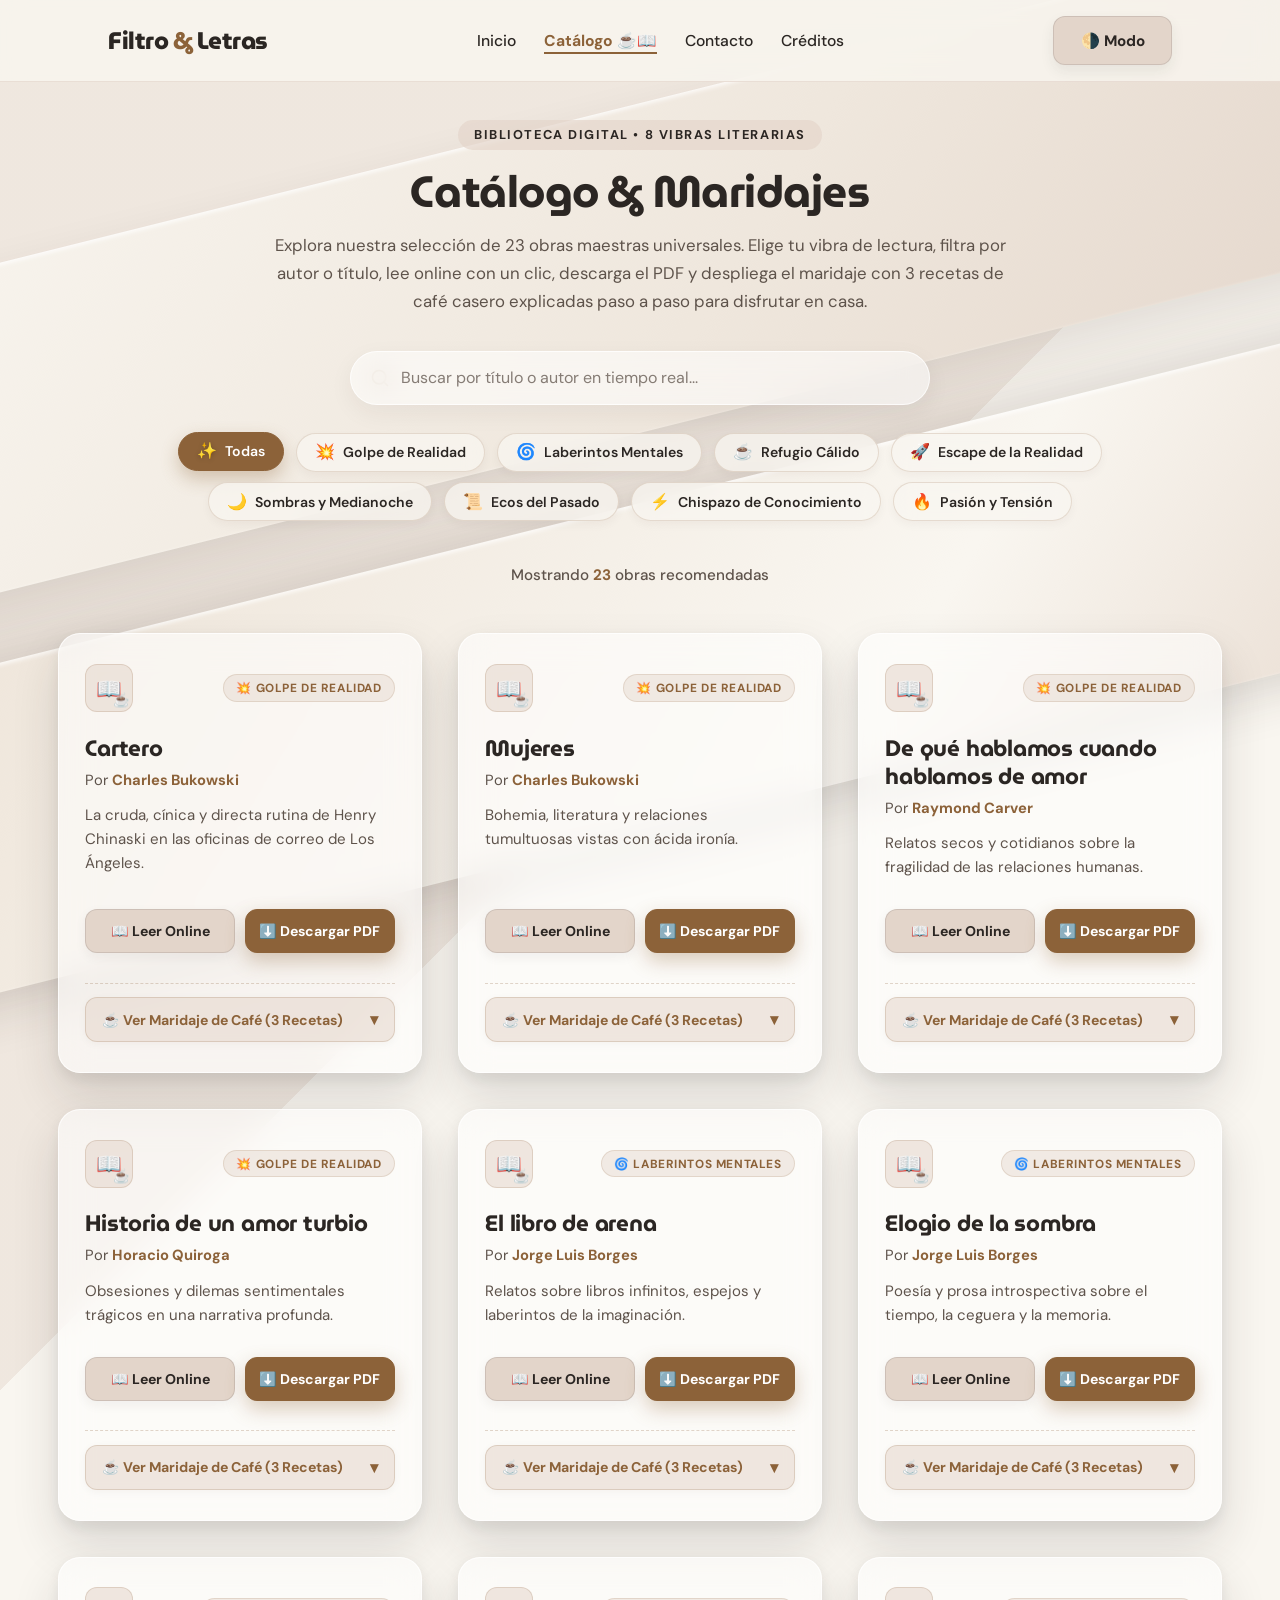
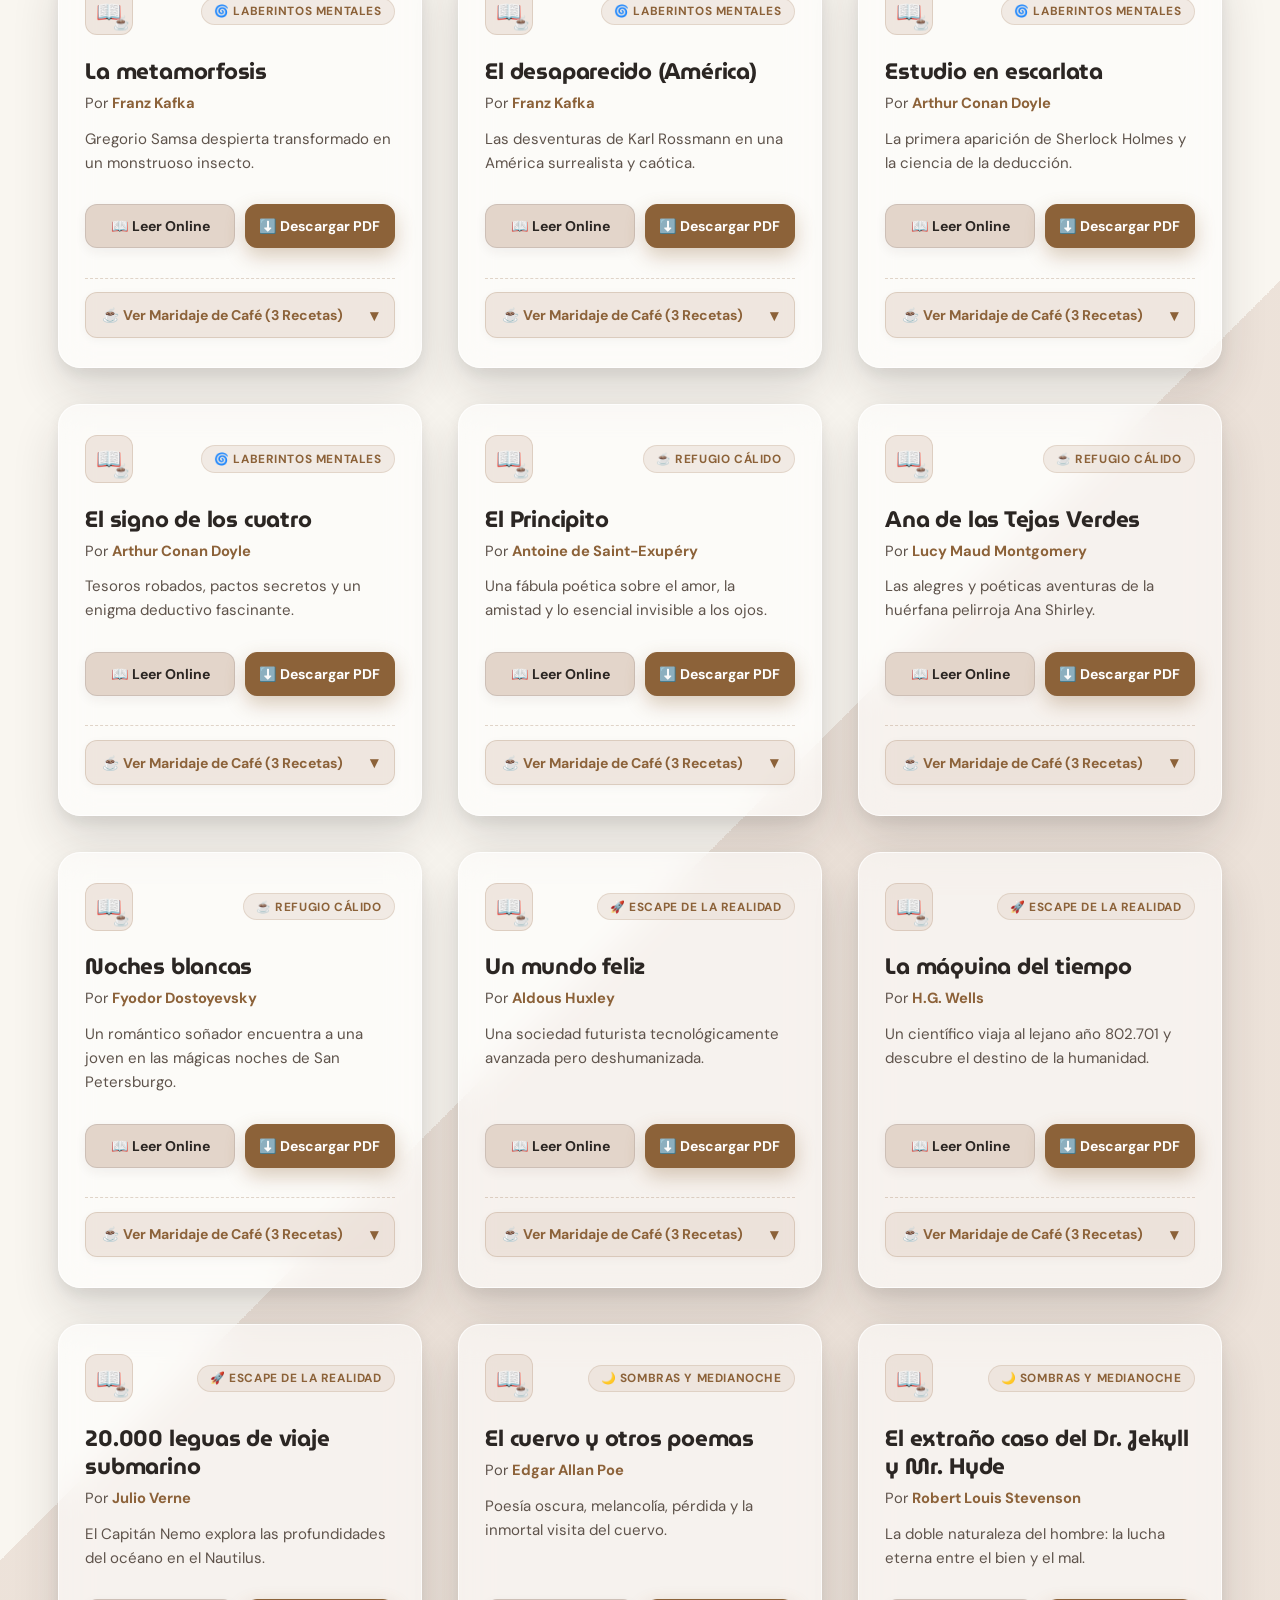
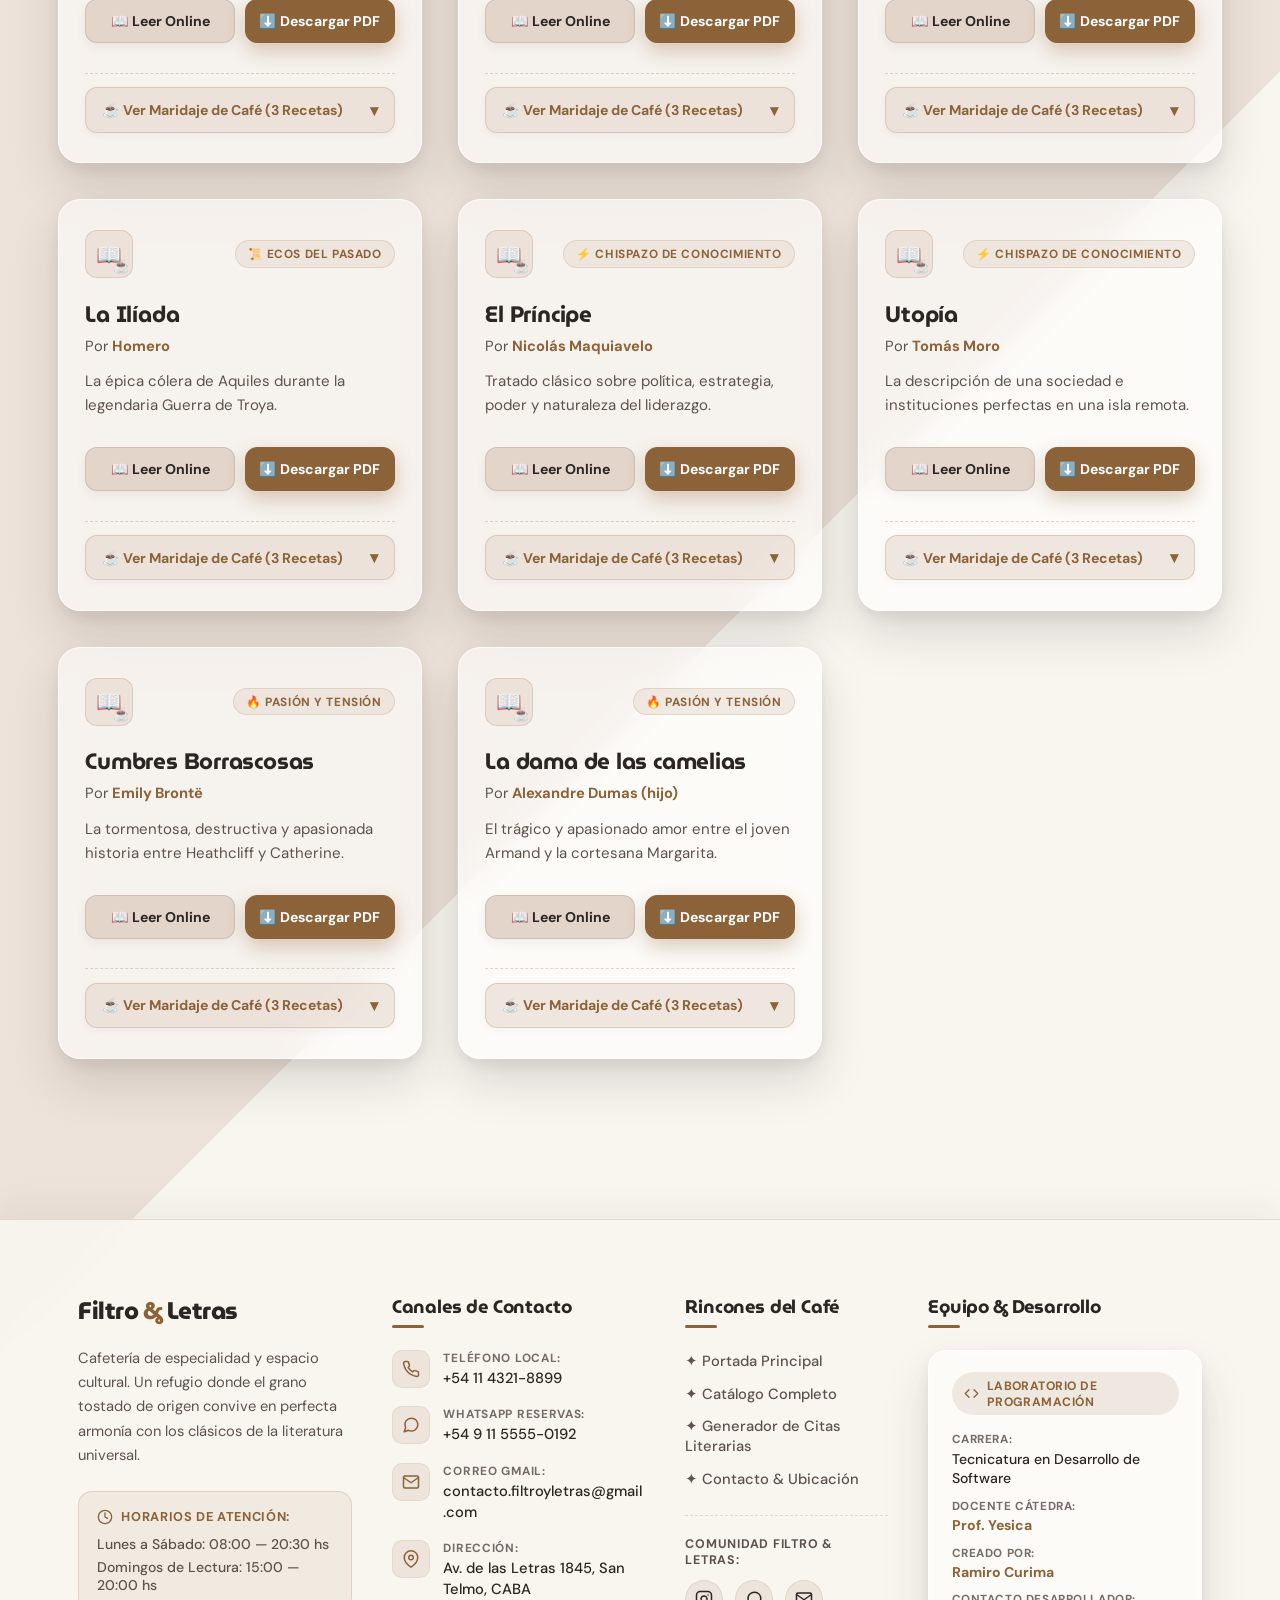
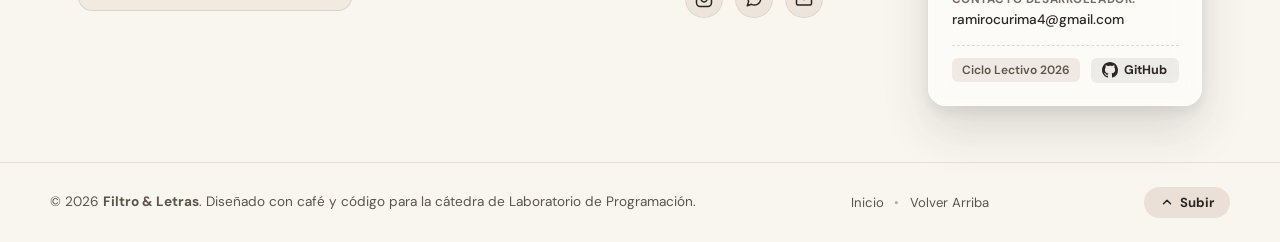
==== catalogo.html @ 0075089c "Se agrego la seccion de catalogo de libros y maridajes de cafe casero" ====
<!DOCTYPE html>
<html lang="es">
<head>
  <meta charset="UTF-8">
  <meta name="viewport" content="width=device-width, initial-scale=1.0">
  <title>Catálogo de Obras &amp; Maridajes | Filtro &amp; Letras</title>
  <link rel="stylesheet" href="style.css">
</head>
<body>
  <!-- Navegación Fija -->
  <header class="site-header">
    <div class="header-container">
      <a href="index.html" class="logo">Filtro <span>&amp;</span> Letras</a>
      <nav class="main-nav" aria-label="Navegación principal">
        <ul>
          <li><a href="index.html">Inicio</a></li>
          <li><a href="catalogo.html" class="nav-activo">Catálogo ☕📖</a></li>
          <li><a href="#contacto">Contacto</a></li>
          <li><a href="#creditos">Créditos</a></li>
        </ul>
      </nav>
      <div class="header-theme-toggle">
        <button id="btn-cambiar-tema" type="button" class="btn-tema-mini" title="Alternar Modo Oscuro" aria-label="Alternar Modo Oscuro">
          🌗 Modo
        </button>
      </div>
    </div>
  </header>

  <!-- Contenido Principal: Catálogo de Obras y Maridajes -->
  <main id="catalogo-main" class="catalogo-page-container">
    <section class="catalogo-hero-header">
      <div class="catalogo-intro">
        <span class="badge">Biblioteca Digital &bull; 8 Vibras Literarias</span>
        <h1 class="catalogo-titulo">Catálogo &amp; Maridajes</h1>
        <p class="catalogo-subtitulo">
          Explora nuestra selección de 23 obras maestras universales. Elige tu vibra de lectura, filtra por autor o título, lee online con un clic, descarga el PDF y despliega el maridaje con 3 recetas de café casero explicadas paso a paso para disfrutar en casa.
        </p>
      </div>

      <!-- Barra de Búsqueda y Filtros de Categoría -->
      <div class="catalogo-controles">
        <!-- Buscador en tiempo real -->
        <div class="buscador-caja">
          <svg class="icono-busqueda" viewBox="0 0 24 24" fill="none" stroke="currentColor" stroke-width="2" stroke-linecap="round" stroke-linejoin="round" aria-hidden="true">
            <circle cx="11" cy="11" r="8"></circle>
            <line x1="21" y1="21" x2="16.65" y2="16.65"></line>
          </svg>
          <input 
            type="search" 
            id="input-busqueda" 
            placeholder="Buscar por título o autor en tiempo real..." 
            aria-label="Buscar libros por título o autor"
            autocomplete="off"
          >
          <button id="btn-limpiar-busqueda" type="button" aria-label="Limpiar búsqueda" title="Limpiar búsqueda" class="btn-limpiar-busqueda">&times;</button>
        </div>

        <!-- 8 Categorías de Lectura (Tabs de Filtrado) -->
        <nav class="filtros-categorias" aria-label="Categorías de lectura">
          <button class="filtro-btn activo" data-categoria="todas" type="button">
            <span class="filtro-icono">✨</span>
            <span class="filtro-texto">Todas</span>
          </button>
          <button class="filtro-btn" data-categoria="golpe-de-realidad" type="button">
            <span class="filtro-icono">💥</span>
            <span class="filtro-texto">Golpe de Realidad</span>
          </button>
          <button class="filtro-btn" data-categoria="laberintos-mentales" type="button">
            <span class="filtro-icono">🌀</span>
            <span class="filtro-texto">Laberintos Mentales</span>
          </button>
          <button class="filtro-btn" data-categoria="refugio-calido" type="button">
            <span class="filtro-icono">☕</span>
            <span class="filtro-texto">Refugio Cálido</span>
          </button>
          <button class="filtro-btn" data-categoria="escape-de-la-realidad" type="button">
            <span class="filtro-icono">🚀</span>
            <span class="filtro-texto">Escape de la Realidad</span>
          </button>
          <button class="filtro-btn" data-categoria="sombras-y-medianoche" type="button">
            <span class="filtro-icono">🌙</span>
            <span class="filtro-texto">Sombras y Medianoche</span>
          </button>
          <button class="filtro-btn" data-categoria="ecos-del-pasado" type="button">
            <span class="filtro-icono">📜</span>
            <span class="filtro-texto">Ecos del Pasado</span>
          </button>
          <button class="filtro-btn" data-categoria="chispazo-de-conocimiento" type="button">
            <span class="filtro-icono">⚡</span>
            <span class="filtro-texto">Chispazo de Conocimiento</span>
          </button>
          <button class="filtro-btn" data-categoria="pasion-y-tension" type="button">
            <span class="filtro-icono">🔥</span>
            <span class="filtro-texto">Pasión y Tensión</span>
          </button>
        </nav>
      </div>

      <!-- Contador dinámico de libros -->
      <div class="catalogo-info-bar">
        <p class="contador-libros" aria-live="polite">
          Mostrando <strong id="cantidad-libros">0</strong> obras recomendadas
        </p>
      </div>
    </section>

    <!-- Grilla de Tarjetas Sencillas y no saturadas -->
    <section class="catalogo-grid-section">
      <div id="contenedor-catalogo" class="grid-catalogo" aria-live="polite">
        <!-- Generado dinámicamente vía script.js -->
      </div>
    </section>
  </main>

  <!-- Pie de Página (Footer) -->
  <footer id="contacto" class="site-footer">
    <div class="footer-container">

      <!-- Columna 1: Identidad & Filosofía -->
      <div class="footer-col footer-brand">
        <a href="index.html" class="logo footer-logo">Filtro <span>&amp;</span> Letras</a>
        <p class="brand-desc">
          Cafetería de especialidad y espacio cultural. Un refugio donde el grano tostado de origen convive en perfecta armonía con los clásicos de la literatura universal.
        </p>
        <div class="footer-hours">
          <div class="hours-header">
            <svg class="footer-mini-icon" viewBox="0 0 24 24" fill="none" stroke="currentColor" stroke-width="2" stroke-linecap="round" stroke-linejoin="round" aria-hidden="true">
              <circle cx="12" cy="12" r="10"></circle>
              <polyline points="12 6 12 12 16 14"></polyline>
            </svg>
            <span class="hours-title">Horarios de Atención:</span>
          </div>
          <p class="hours-text">Lunes a Sábado: 08:00 — 20:30 hs</p>
          <p class="hours-text">Domingos de Lectura: 15:00 — 20:00 hs</p>
        </div>
      </div>

      <!-- Columna 2: Vías de Contacto y Dirección -->
      <div class="footer-col footer-contact">
        <h3 class="footer-title">Canales de Contacto</h3>
        <ul class="contact-list">
          <li class="contact-item">
            <div class="contact-icon-wrapper">
              <svg viewBox="0 0 24 24" fill="none" stroke="currentColor" stroke-width="2" stroke-linecap="round" stroke-linejoin="round" aria-hidden="true">
                <path d="M22 16.92v3a2 2 0 0 1-2.18 2 19.79 19.79 0 0 1-8.63-3.07 19.5 19.5 0 0 1-6-6 19.79 19.79 0 0 1-3.07-8.67A2 2 0 0 1 4.11 2h3a2 2 0 0 1 2 1.72 12.84 12.84 0 0 0 .7 2.81 2 2 0 0 1-.45 2.11L8.09 9.91a16 16 0 0 0 6 6l1.27-1.27a2 2 0 0 1 2.11-.45 12.84 12.84 0 0 0 2.81.7A2 2 0 0 1 22 16.92z"></path>
              </svg>
            </div>
            <div class="contact-info">
              <span class="contact-label">Teléfono Local:</span>
              <a href="tel:+541143218899" class="contact-link">+54 11 4321-8899</a>
            </div>
          </li>

          <li class="contact-item">
            <div class="contact-icon-wrapper">
              <svg viewBox="0 0 24 24" fill="none" stroke="currentColor" stroke-width="2" stroke-linecap="round" stroke-linejoin="round" aria-hidden="true">
                <path d="M21 11.5a8.38 8.38 0 0 1-.9 3.8 8.5 8.5 0 0 1-7.6 4.7 8.38 8.38 0 0 1-3.8-.9L3 21l1.9-5.7a8.38 8.38 0 0 1-.9-3.8 8.5 8.5 0 0 1 4.7-7.6 8.38 8.38 0 0 1 3.8-.9h.5a8.48 8.48 0 0 1 8 8v.5z"></path>
              </svg>
            </div>
            <div class="contact-info">
              <span class="contact-label">WhatsApp Reservas:</span>
              <a href="https://wa.me/5491155550192" target="_blank" rel="noopener noreferrer" class="contact-link">+54 9 11 5555-0192</a>
            </div>
          </li>

          <li class="contact-item">
            <div class="contact-icon-wrapper">
              <svg viewBox="0 0 24 24" fill="none" stroke="currentColor" stroke-width="2" stroke-linecap="round" stroke-linejoin="round" aria-hidden="true">
                <path d="M4 4h16c1.1 0 2 .9 2 2v12c0 1.1-.9 2-2 2H4c-1.1 0-2-.9-2-2V6c0-1.1.9-2 2-2z"></path>
                <polyline points="22,6 12,13 2,6"></polyline>
              </svg>
            </div>
            <div class="contact-info">
              <span class="contact-label">Correo Gmail:</span>
              <a href="mailto:contacto.filtroyletras@gmail.com" class="contact-link">contacto.filtroyletras@gmail.com</a>
            </div>
          </li>

          <li class="contact-item">
            <div class="contact-icon-wrapper">
              <svg viewBox="0 0 24 24" fill="none" stroke="currentColor" stroke-width="2" stroke-linecap="round" stroke-linejoin="round" aria-hidden="true">
                <path d="M21 10c0 7-9 13-9 13s-9-6-9-13a9 9 0 0 1 18 0z"></path>
                <circle cx="12" cy="10" r="3"></circle>
              </svg>
            </div>
            <div class="contact-info">
              <span class="contact-label">Dirección:</span>
              <address class="contact-address">Av. de las Letras 1845, San Telmo, CABA</address>
            </div>
          </li>
        </ul>
      </div>

      <!-- Columna 3: Enlaces Rápidos & Secciones -->
      <div class="footer-col footer-links-col">
        <h3 class="footer-title">Rincones del Café</h3>
        <ul class="footer-nav-list">
          <li><a href="index.html">✦ Portada Principal</a></li>
          <li><a href="catalogo.html">✦ Catálogo Completo</a></li>
          <li><a href="index.html#tarjeta">✦ Generador de Citas Literarias</a></li>
          <li><a href="#contacto">✦ Contacto &amp; Ubicación</a></li>
        </ul>

        <!-- Redes Sociales de la Cafetería -->
        <div class="footer-social-section">
          <span class="social-title">Comunidad Filtro &amp; Letras:</span>
          <div class="social-icons-group">
            <a href="https://instagram.com" target="_blank" rel="noopener noreferrer" class="social-btn" aria-label="Instagram">
              <svg viewBox="0 0 24 24" fill="none" stroke="currentColor" stroke-width="2" stroke-linecap="round" stroke-linejoin="round" aria-hidden="true">
                <rect x="2" y="2" width="20" height="20" rx="5" ry="5"></rect>
                <path d="M16 11.37A4 4 0 1 1 12.63 8 4 4 0 0 1 16 11.37z"></path>
                <line x1="17.5" y1="6.5" x2="17.51" y2="6.5"></line>
              </svg>
            </a>
            <a href="https://wa.me/5491155550192" target="_blank" rel="noopener noreferrer" class="social-btn" aria-label="WhatsApp">
              <svg viewBox="0 0 24 24" fill="none" stroke="currentColor" stroke-width="2" stroke-linecap="round" stroke-linejoin="round" aria-hidden="true">
                <path d="M21 11.5a8.38 8.38 0 0 1-.9 3.8 8.5 8.5 0 0 1-7.6 4.7 8.38 8.38 0 0 1-3.8-.9L3 21l1.9-5.7a8.38 8.38 0 0 1-.9-3.8 8.5 8.5 0 0 1 4.7-7.6 8.38 8.38 0 0 1 3.8-.9h.5a8.48 8.48 0 0 1 8 8v.5z"></path>
              </svg>
            </a>
            <a href="mailto:contacto.filtroyletras@gmail.com" class="social-btn" aria-label="Enviar Correo">
              <svg viewBox="0 0 24 24" fill="none" stroke="currentColor" stroke-width="2" stroke-linecap="round" stroke-linejoin="round" aria-hidden="true">
                <path d="M4 4h16c1.1 0 2 .9 2 2v12c0 1.1-.9 2-2 2H4c-1.1 0-2-.9-2-2V6c0-1.1.9-2 2-2z"></path>
                <polyline points="22,6 12,13 2,6"></polyline>
              </svg>
            </a>
          </div>
        </div>
      </div>

      <!-- Columna 4: Quiénes crearon la página (Créditos Académicos) -->
      <div id="creditos" class="footer-col footer-credits">
        <h3 class="footer-title">Equipo &amp; Desarrollo</h3>
        
        <div class="credits-card">
          <div class="academic-badge">
            <svg viewBox="0 0 24 24" fill="none" stroke="currentColor" stroke-width="2" stroke-linecap="round" stroke-linejoin="round" aria-hidden="true">
              <polyline points="16 18 22 12 16 6"></polyline>
              <polyline points="8 6 2 12 8 18"></polyline>
            </svg>
            <span>Laboratorio de Programación</span>
          </div>

          <div class="credits-details">
            <p class="detail-row">
              <span class="detail-label">Carrera:</span>
              <span class="detail-value">Tecnicatura en Desarrollo de Software</span>
            </p>
            <p class="detail-row">
              <span class="detail-label">Docente Cátedra:</span>
              <span class="detail-value highlight-prof">Prof. Yesica</span>
            </p>
            <p class="detail-row">
              <span class="detail-label">Creado por:</span>
              <span class="detail-value highlight-author">Ramiro Curima</span>
            </p>
            <p class="detail-row">
              <span class="detail-label">Contacto Desarrollador:</span>
              <a href="mailto:ramirocurima4@gmail.com" class="dev-mail-link">ramirocurima4@gmail.com</a>
            </p>
          </div>

          <div class="credits-footer">
            <span class="cycle-pill">Ciclo Lectivo 2026</span>
            <a href="https://github.com" target="_blank" rel="noopener noreferrer" class="github-badge" title="Repositorio en GitHub">
              <svg viewBox="0 0 24 24" fill="currentColor" width="16" height="16" aria-hidden="true">
                <path d="M12 0C5.37 0 0 5.37 0 12c0 5.31 3.435 9.795 8.205 11.385.6.105.825-.255.825-.57 0-.285-.015-1.23-.015-2.235-3.015.555-3.795-.735-4.035-1.41-.135-.345-.72-1.41-1.23-1.695-.42-.225-1.02-.78-.015-.795.945-.015 1.62.87 1.845 1.23 1.08 1.815 2.805 1.305 3.495.99.105-.78.42-1.305.765-1.605-2.67-.3-5.46-1.335-5.46-5.925 0-1.305.465-2.385 1.23-3.225-.12-.3-.54-1.53.12-3.18 0 0 1.005-.315 3.3 1.23.96-.27 1.98-.405 3-.405s2.04.135 3 .405c2.295-1.56 3.3-1.23 3.3-1.23.66 1.65.24 2.88.12 3.18.765.84 1.23 1.905 1.23 3.225 0 4.605-2.805 5.625-5.475 5.925.435.375.81 1.095.81 2.22 0 1.605-.015 2.895-.015 3.3 0 .315.225.69.825.57A12.02 12.02 0 0 0 24 12c0-6.63-5.37-12-12-12z"/>
              </svg>
              <span>GitHub</span>
            </a>
          </div>
        </div>
      </div>

    </div>

    <!-- Barra Inferior de Derechos -->
    <div class="footer-bottom">
      <div class="footer-bottom-container">
        <p class="copyright-text">
          &copy; <span id="year-copy">2026</span> <strong>Filtro &amp; Letras</strong>. Diseñado con café y código para la cátedra de Laboratorio de Programación.
        </p>

        <div class="footer-bottom-links">
          <a href="index.html">Inicio</a>
          <span class="sep">&bull;</span>
          <a href="#catalogo-main">Volver Arriba</a>
        </div>

        <a href="#catalogo-main" class="back-to-top" title="Volver al inicio" aria-label="Volver arriba">
          <svg viewBox="0 0 24 24" fill="none" stroke="currentColor" stroke-width="2.5" stroke-linecap="round" stroke-linejoin="round" aria-hidden="true">
            <polyline points="18 15 12 9 6 15"></polyline>
          </svg>
          <span>Subir</span>
        </a>
      </div>
    </div>
  </footer>

  <script src="script.js"></script>
</body>
</html>
---- style.css ----
/* Importación de Google Fonts:
   - MuseoModerno: Títulos
   - DM Sans: Texto general
   - Courier Prime (monospace): Tipografía estilo máquina de escribir exclusiva para la cita literaria
*/
@import url('https://fonts.googleapis.com/css2?family=Courier+Prime:ital,wght@0,400;0,700;1,400&family=DM+Sans:ital,opsz,wght@0,9..40,400;0,9..40,500;0,9..40,700;1,9..40,400&family=MuseoModerno:wght@500;700;800&display=swap');

:root {
  --bg-crema: #F9F6F0;
  --bg-oscuro: #1A1A1A;
  --texto-principal: #2B2623;
  --texto-secundario: #5E534B;
  --btn-arena: #E3D5CA;
  --btn-arena-hover: #D5C3B5;
  --acento-cafe: #8C6239;
  --acento-cafe-hover: #6e4c2a;
  --glass-bg: rgba(255, 255, 255, 0.55);
  --glass-border: rgba(255, 255, 255, 0.75);
  --glass-shadow: 0 24px 48px rgba(43, 38, 35, 0.14), 0 6px 16px rgba(43, 38, 35, 0.08);
}

html {
  scroll-behavior: smooth;
}

* {
  margin: 0;
  padding: 0;
  box-sizing: border-box;
}

body {
  min-height: 100vh;
  font-family: 'DM Sans', sans-serif;
  background-color: var(--bg-crema);
  color: var(--texto-principal);
  position: relative;
  overflow-x: hidden;
  transition: background-color 0.4s ease, color 0.4s ease;
  /* Fondo claro crema (#F9F6F0) con efecto de franjas diagonales en CSS puro */
  background-image:
    linear-gradient(
      135deg,
      rgba(227, 213, 202, 0.45) 0%,
      rgba(227, 213, 202, 0.45) 22%,
      transparent 22%,
      transparent 50%,
      rgba(213, 189, 175, 0.35) 50%,
      rgba(213, 189, 175, 0.35) 72%,
      transparent 72%,
      transparent 100%
    );
  background-size: 100% 100%;
}

/* Capas de franjas diagonales superpuestas con relieve 3D (linear-gradient + box-shadow) */
body::before,
body::after {
  content: "";
  position: fixed;
  left: -20vw;
  width: 140vw;
  height: 320px;
  pointer-events: none;
  z-index: 0;
  transform: rotate(-14deg);
  transition: background 0.4s ease, box-shadow 0.4s ease;
}

body::before {
  top: 12vh;
  background: linear-gradient(135deg, #F9F6F0 0%, #EFE7DD 55%, #E3D5CA 100%);
  box-shadow:
    0 22px 45px rgba(60, 45, 35, 0.12),
    inset 0 2px 4px rgba(255, 255, 255, 0.9);
}

body::after {
  bottom: 8vh;
  background: linear-gradient(135deg, #EDE3D7 0%, #F9F6F0 65%, #E6D8CC 100%);
  box-shadow:
    0 -18px 40px rgba(60, 45, 35, 0.1),
    0 20px 42px rgba(60, 45, 35, 0.12),
    inset 0 2px 4px rgba(255, 255, 255, 0.85);
}

/* Tipografía de títulos */
h1,
h2,
h3,
.logo {
  font-family: 'MuseoModerno', sans-serif;
}

/* Header y Navegación Fija */
.site-header {
  position: fixed;
  top: 0;
  left: 0;
  width: 100%;
  z-index: 100;
  background: rgba(249, 246, 240, 0.78);
  backdrop-filter: blur(12px);
  -webkit-backdrop-filter: blur(12px);
  border-bottom: 1px solid rgba(227, 213, 202, 0.7);
  transition: background-color 0.4s ease, border-color 0.4s ease;
}

.header-container {
  max-width: 1120px;
  margin: 0 auto;
  padding: 1rem 1.75rem;
  display: flex;
  align-items: center;
  justify-content: space-between;
}

.logo {
  font-size: 1.5rem;
  font-weight: 800;
  color: inherit;
  text-decoration: none;
  letter-spacing: -0.02em;
  transition: transform 0.2s ease, opacity 0.2s ease;
}

.logo:hover {
  transform: scale(1.02);
}

.logo span {
  color: var(--acento-cafe);
}

.main-nav ul {
  list-style: none;
  display: flex;
  gap: 1.75rem;
}

.main-nav a {
  text-decoration: none;
  color: inherit;
  font-weight: 500;
  font-size: 0.98rem;
  position: relative;
  padding-bottom: 0.2rem;
  transition: color 0.25s ease;
}

.main-nav a::after {
  content: "";
  position: absolute;
  bottom: 0;
  left: 0;
  width: 0%;
  height: 2px;
  background-color: var(--acento-cafe);
  transition: width 0.25s ease;
}

.main-nav a:hover::after {
  width: 100%;
}

/* Sección Hero Principal */
.hero {
  position: relative;
  z-index: 1;
  min-height: calc(100vh - 100px);
  max-width: 960px;
  margin: 0 auto;
  padding: 8rem 1.5rem 5rem;
  display: flex;
  flex-direction: column;
  align-items: center;
  justify-content: center;
  text-align: center;
  gap: 2.5rem;
}

.hero-intro {
  max-width: 680px;
}

.badge {
  display: inline-block;
  font-size: 0.8rem;
  text-transform: uppercase;
  letter-spacing: 0.12em;
  font-weight: 700;
  padding: 0.4rem 1rem;
  border-radius: 999px;
  background: rgba(227, 213, 202, 0.65);
  margin-bottom: 1rem;
}

.hero-intro h1 {
  font-size: clamp(2rem, 4.5vw, 3.25rem);
  line-height: 1.15;
  margin-bottom: 0.85rem;
}

.subtitle {
  font-size: 1.08rem;
  line-height: 1.6;
  opacity: 0.85;
}

/* Tarjeta Principal con efecto Glassmorphism */
#tarjeta {
  width: 100%;
  max-width: 680px;
  padding: 3rem 2.75rem;
  border-radius: 24px;
  background: var(--glass-bg);
  backdrop-filter: blur(16px);
  -webkit-backdrop-filter: blur(16px);
  border: 1px solid var(--glass-border);
  box-shadow: var(--glass-shadow);
  display: flex;
  flex-direction: column;
  align-items: center;
  gap: 1.5rem;
  transition: transform 0.3s ease, background 0.4s ease, border-color 0.4s ease, box-shadow 0.4s ease;
}

#tarjeta:hover {
  transform: translateY(-4px);
}

/* Cita literaria exclusiva con fuente estilo máquina de escribir (monospace) */
#texto-frase {
  font-family: 'Courier Prime', 'Courier New', Courier, monospace;
  font-size: clamp(1.15rem, 2.2vw, 1.4rem);
  line-height: 1.75;
  letter-spacing: 0.01em;
  min-height: 4.5rem;
  display: flex;
  align-items: center;
  justify-content: center;
}

/* Autor de la frase */
#autor-frase {
  font-family: 'DM Sans', sans-serif;
  font-size: 1.05rem;
  font-weight: 700;
  letter-spacing: 0.04em;
  text-transform: uppercase;
  color: var(--acento-cafe);
}

/* Contenedor y estilo de botones en tono arena (#E3D5CA) */
.acciones-tarjeta {
  display: flex;
  flex-wrap: wrap;
  justify-content: center;
  gap: 1rem;
  margin-top: 0.5rem;
}

#btn-nueva-frase,
#btn-cambiar-tema {
  font-family: 'DM Sans', sans-serif;
  font-size: 0.95rem;
  font-weight: 700;
  background-color: #E3D5CA;
  color: #2B2623;
  border: 1px solid rgba(43, 38, 35, 0.12);
  padding: 0.85rem 1.65rem;
  border-radius: 12px;
  cursor: pointer;
  box-shadow: 0 6px 14px rgba(43, 38, 35, 0.08);
  transition: background-color 0.25s ease, transform 0.2s ease, box-shadow 0.25s ease;
}

#btn-nueva-frase:hover,
#btn-cambiar-tema:hover {
  background-color: var(--btn-arena-hover);
  transform: translateY(-2px);
  box-shadow: 0 10px 20px rgba(43, 38, 35, 0.14);
}

#btn-nueva-frase:active,
#btn-cambiar-tema:active {
  transform: translateY(0);
}

/* ==========================================
   PIE DE PÁGINA (SITE FOOTER)
   ========================================== */
.site-footer {
  position: relative;
  z-index: 10;
  margin-top: 4rem;
  background: rgba(249, 246, 240, 0.88);
  backdrop-filter: blur(16px);
  -webkit-backdrop-filter: blur(16px);
  border-top: 1px solid rgba(227, 213, 202, 0.9);
  box-shadow: 0 -12px 32px rgba(43, 38, 35, 0.05);
  transition: background-color 0.4s ease, border-color 0.4s ease, color 0.4s ease;
}

.footer-container {
  max-width: 1180px;
  margin: 0 auto;
  padding: 4.5rem 1.75rem 3.5rem;
  display: grid;
  grid-template-columns: 1.35fr 1.25fr 1fr 1.35fr;
  gap: 2.5rem;
}

.footer-col {
  display: flex;
  flex-direction: column;
}

.footer-title {
  font-size: 1.15rem;
  font-weight: 700;
  margin-bottom: 1.35rem;
  position: relative;
  display: inline-block;
  padding-bottom: 0.45rem;
  letter-spacing: -0.01em;
}

.footer-title::after {
  content: "";
  position: absolute;
  left: 0;
  bottom: 0;
  width: 32px;
  height: 2.5px;
  background-color: var(--acento-cafe);
  border-radius: 2px;
}

/* Columna 1: Marca & Horarios */
.footer-logo {
  margin-bottom: 1rem;
}

.brand-desc {
  font-size: 0.92rem;
  line-height: 1.65;
  color: var(--texto-secundario);
  margin-bottom: 1.5rem;
}

.footer-hours {
  background: rgba(227, 213, 202, 0.38);
  border: 1px solid rgba(213, 189, 175, 0.55);
  border-radius: 14px;
  padding: 1rem 1.15rem;
  display: flex;
  flex-direction: column;
  gap: 0.35rem;
}

.hours-header {
  display: flex;
  align-items: center;
  gap: 0.5rem;
  margin-bottom: 0.25rem;
}

.footer-mini-icon {
  width: 16px;
  height: 16px;
  color: var(--acento-cafe);
  flex-shrink: 0;
}

.hours-title {
  font-size: 0.8rem;
  font-weight: 700;
  text-transform: uppercase;
  letter-spacing: 0.05em;
  color: var(--acento-cafe);
}

.hours-text {
  font-size: 0.88rem;
  color: var(--texto-secundario);
  font-weight: 500;
}

/* Columna 2: Contactos */
.contact-list {
  list-style: none;
  display: flex;
  flex-direction: column;
  gap: 1.1rem;
}

.contact-item {
  display: flex;
  align-items: flex-start;
  gap: 0.85rem;
}

.contact-icon-wrapper {
  width: 38px;
  height: 38px;
  min-width: 38px;
  border-radius: 10px;
  background: rgba(227, 213, 202, 0.55);
  color: var(--acento-cafe);
  display: flex;
  align-items: center;
  justify-content: center;
  transition: all 0.25s ease;
  border: 1px solid rgba(43, 38, 35, 0.06);
}

.contact-icon-wrapper svg {
  width: 18px;
  height: 18px;
}

.contact-item:hover .contact-icon-wrapper {
  background: var(--acento-cafe);
  color: #FFFFFF;
  transform: translateY(-2px);
  box-shadow: 0 4px 10px rgba(140, 98, 57, 0.25);
}

.contact-info {
  display: flex;
  flex-direction: column;
  gap: 0.15rem;
}

.contact-label {
  font-size: 0.74rem;
  text-transform: uppercase;
  letter-spacing: 0.06em;
  font-weight: 700;
  color: var(--texto-secundario);
  opacity: 0.85;
}

.contact-link,
.contact-address {
  font-size: 0.92rem;
  color: var(--texto-principal);
  text-decoration: none;
  font-style: normal;
  font-weight: 500;
  line-height: 1.4;
  transition: color 0.2s ease;
  word-break: break-word;
}

.contact-link:hover {
  color: var(--acento-cafe);
  text-decoration: underline;
}

/* Columna 3: Enlaces y Redes Sociales */
.footer-nav-list {
  list-style: none;
  display: flex;
  flex-direction: column;
  gap: 0.75rem;
}

.footer-nav-list a {
  text-decoration: none;
  color: var(--texto-secundario);
  font-size: 0.92rem;
  font-weight: 500;
  display: inline-block;
  transition: color 0.2s ease, transform 0.2s ease;
}

.footer-nav-list a:hover {
  color: var(--acento-cafe);
  transform: translateX(4px);
}

.footer-social-section {
  margin-top: 1.65rem;
  padding-top: 1.25rem;
  border-top: 1px dashed rgba(227, 213, 202, 0.9);
}

.social-title {
  display: block;
  font-size: 0.78rem;
  font-weight: 700;
  text-transform: uppercase;
  letter-spacing: 0.06em;
  color: var(--texto-secundario);
  margin-bottom: 0.75rem;
}

.social-icons-group {
  display: flex;
  gap: 0.75rem;
  align-items: center;
}

.social-btn {
  width: 38px;
  height: 38px;
  border-radius: 50%;
  background: rgba(227, 213, 202, 0.55);
  color: var(--texto-principal);
  display: flex;
  align-items: center;
  justify-content: center;
  text-decoration: none;
  border: 1px solid rgba(43, 38, 35, 0.08);
  transition: all 0.25s ease;
}

.social-btn svg {
  width: 18px;
  height: 18px;
}

.social-btn:hover {
  background: var(--acento-cafe);
  color: #FFFFFF;
  transform: translateY(-3px);
  box-shadow: 0 6px 14px rgba(140, 98, 57, 0.25);
}

/* Columna 4: Créditos Académicos & Creadores */
.credits-card {
  background: var(--glass-bg);
  backdrop-filter: blur(12px);
  -webkit-backdrop-filter: blur(12px);
  border: 1px solid var(--glass-border);
  border-radius: 18px;
  padding: 1.35rem 1.4rem;
  box-shadow: var(--glass-shadow);
  display: flex;
  flex-direction: column;
  gap: 1rem;
  transition: transform 0.25s ease, background 0.4s ease, border-color 0.4s ease, box-shadow 0.4s ease;
}

.credits-card:hover {
  transform: translateY(-3px);
}

.academic-badge {
  display: inline-flex;
  align-items: center;
  gap: 0.45rem;
  font-size: 0.76rem;
  font-weight: 700;
  letter-spacing: 0.04em;
  text-transform: uppercase;
  color: var(--acento-cafe);
  background: rgba(140, 98, 57, 0.12);
  padding: 0.35rem 0.8rem;
  border-radius: 999px;
  width: fit-content;
}

.academic-badge svg {
  width: 15px;
  height: 15px;
  flex-shrink: 0;
}

.credits-details {
  display: flex;
  flex-direction: column;
  gap: 0.55rem;
}

.detail-row {
  display: flex;
  flex-direction: column;
  gap: 0.12rem;
  font-size: 0.88rem;
  line-height: 1.4;
}

.detail-label {
  font-size: 0.73rem;
  text-transform: uppercase;
  letter-spacing: 0.05em;
  font-weight: 700;
  color: var(--texto-secundario);
  opacity: 0.85;
}

.detail-value {
  font-weight: 500;
  color: var(--texto-principal);
}

.highlight-prof,
.highlight-author {
  font-weight: 700;
  color: var(--acento-cafe);
}

.dev-mail-link {
  color: var(--texto-principal);
  text-decoration: none;
  font-size: 0.85rem;
  font-weight: 500;
  transition: color 0.2s ease;
  word-break: break-all;
}

.dev-mail-link:hover {
  color: var(--acento-cafe);
  text-decoration: underline;
}

.credits-footer {
  display: flex;
  align-items: center;
  justify-content: space-between;
  gap: 0.5rem;
  padding-top: 0.75rem;
  border-top: 1px dashed rgba(43, 38, 35, 0.15);
}

.cycle-pill {
  font-size: 0.75rem;
  font-weight: 600;
  color: var(--texto-secundario);
  background: rgba(227, 213, 202, 0.45);
  padding: 0.25rem 0.65rem;
  border-radius: 6px;
}

.github-badge {
  display: inline-flex;
  align-items: center;
  gap: 0.4rem;
  font-size: 0.78rem;
  font-weight: 700;
  color: var(--texto-principal);
  text-decoration: none;
  background: rgba(43, 38, 35, 0.07);
  padding: 0.3rem 0.7rem;
  border-radius: 6px;
  transition: all 0.2s ease;
}

.github-badge:hover {
  background: var(--texto-principal);
  color: #FFFFFF;
}

/* Barra Inferior (Footer Bottom) */
.footer-bottom {
  border-top: 1px solid rgba(227, 213, 202, 0.7);
  padding: 1.5rem 1.75rem;
  background: rgba(249, 246, 240, 0.95);
  transition: background-color 0.4s ease, border-color 0.4s ease;
}

.footer-bottom-container {
  max-width: 1180px;
  margin: 0 auto;
  display: flex;
  align-items: center;
  justify-content: space-between;
  flex-wrap: wrap;
  gap: 1.25rem;
}

.copyright-text {
  font-size: 0.85rem;
  color: var(--texto-secundario);
  line-height: 1.5;
}

.footer-bottom-links {
  display: flex;
  align-items: center;
  gap: 0.65rem;
  flex-wrap: wrap;
  font-size: 0.82rem;
}

.footer-bottom-links a {
  color: var(--texto-secundario);
  text-decoration: none;
  transition: color 0.2s ease;
}

.footer-bottom-links a:hover {
  color: var(--acento-cafe);
  text-decoration: underline;
}

.footer-bottom-links .sep {
  color: var(--texto-secundario);
  opacity: 0.45;
}

.back-to-top {
  display: inline-flex;
  align-items: center;
  gap: 0.4rem;
  padding: 0.45rem 1rem;
  border-radius: 999px;
  background: rgba(227, 213, 202, 0.65);
  color: var(--texto-principal);
  text-decoration: none;
  font-size: 0.82rem;
  font-weight: 700;
  transition: all 0.25s ease;
}

.back-to-top svg {
  width: 14px;
  height: 14px;
}

.back-to-top:hover {
  background: var(--acento-cafe);
  color: #FFFFFF;
  transform: translateY(-2px);
  box-shadow: 0 4px 10px rgba(140, 98, 57, 0.2);
}

/* ==========================================
   MODO OSCURO (.modo-oscuro)
   Invierte el fondo a negro mate (#1A1A1A) y textos a color claro
   ========================================== */
body.modo-oscuro {
  background-color: #1A1A1A;
  color: #F5F2EB;
  background-image:
    linear-gradient(
      135deg,
      rgba(255, 255, 255, 0.03) 0%,
      rgba(255, 255, 255, 0.03) 22%,
      transparent 22%,
      transparent 50%,
      rgba(227, 213, 202, 0.04) 50%,
      rgba(227, 213, 202, 0.04) 72%,
      transparent 72%,
      transparent 100%
    );
}

body.modo-oscuro::before {
  background: linear-gradient(135deg, #222222 0%, #1A1A1A 55%, #262320 100%);
  box-shadow:
    0 22px 45px rgba(0, 0, 0, 0.65),
    inset 0 1px 2px rgba(255, 255, 255, 0.08);
}

body.modo-oscuro::after {
  background: linear-gradient(135deg, #1E1C1A 0%, #161616 65%, #24201D 100%);
  box-shadow:
    0 -18px 40px rgba(0, 0, 0, 0.55),
    0 20px 42px rgba(0, 0, 0, 0.65),
    inset 0 1px 2px rgba(255, 255, 255, 0.06);
}

body.modo-oscuro .site-header {
  background: rgba(26, 26, 26, 0.82);
  border-bottom-color: rgba(255, 255, 255, 0.1);
}

body.modo-oscuro .badge {
  background: rgba(227, 213, 202, 0.15);
  color: #E3D5CA;
}

body.modo-oscuro #tarjeta {
  background: rgba(38, 38, 38, 0.58);
  border-color: rgba(255, 255, 255, 0.14);
  box-shadow: 0 24px 52px rgba(0, 0, 0, 0.55), 0 6px 18px rgba(0, 0, 0, 0.35);
}

body.modo-oscuro #autor-frase {
  color: #E3D5CA;
}

/* Pie de Página en Modo Oscuro */
body.modo-oscuro .site-footer {
  background: rgba(20, 20, 20, 0.94);
  border-top-color: rgba(255, 255, 255, 0.1);
  box-shadow: 0 -12px 32px rgba(0, 0, 0, 0.5);
}

body.modo-oscuro .footer-title {
  color: #F5F2EB;
}

body.modo-oscuro .footer-title::after {
  background-color: #D5C3B5;
}

body.modo-oscuro .brand-desc,
body.modo-oscuro .hours-text,
body.modo-oscuro .contact-label,
body.modo-oscuro .detail-label,
body.modo-oscuro .cycle-pill,
body.modo-oscuro .copyright-text,
body.modo-oscuro .footer-bottom-links a,
body.modo-oscuro .social-title {
  color: #A9A29A;
}

body.modo-oscuro .footer-hours {
  background: rgba(255, 255, 255, 0.04);
  border-color: rgba(255, 255, 255, 0.08);
}

body.modo-oscuro .hours-title {
  color: #E3D5CA;
}

body.modo-oscuro .footer-mini-icon {
  color: #E3D5CA;
}

body.modo-oscuro .contact-icon-wrapper {
  background: rgba(255, 255, 255, 0.06);
  color: #E3D5CA;
  border-color: rgba(255, 255, 255, 0.08);
}

body.modo-oscuro .contact-item:hover .contact-icon-wrapper {
  background: var(--acento-cafe);
  color: #FFFFFF;
}

body.modo-oscuro .contact-link,
body.modo-oscuro .contact-address,
body.modo-oscuro .detail-value {
  color: #F5F2EB;
}

body.modo-oscuro .contact-link:hover {
  color: #E3D5CA;
}

body.modo-oscuro .footer-nav-list a {
  color: #C8BFB6;
}

body.modo-oscuro .footer-nav-list a:hover {
  color: #E3D5CA;
}

body.modo-oscuro .footer-social-section {
  border-top-color: rgba(255, 255, 255, 0.1);
}

body.modo-oscuro .social-btn {
  background: rgba(255, 255, 255, 0.06);
  color: #F5F2EB;
  border-color: rgba(255, 255, 255, 0.1);
}

body.modo-oscuro .social-btn:hover {
  background: var(--acento-cafe);
  color: #FFFFFF;
  border-color: var(--acento-cafe);
}

body.modo-oscuro .credits-card {
  background: rgba(30, 30, 30, 0.65);
  border-color: rgba(255, 255, 255, 0.12);
  box-shadow: 0 12px 28px rgba(0, 0, 0, 0.4);
}

body.modo-oscuro .academic-badge {
  background: rgba(227, 213, 202, 0.12);
  color: #E3D5CA;
}

body.modo-oscuro .highlight-prof,
body.modo-oscuro .highlight-author {
  color: #E3D5CA;
}

body.modo-oscuro .dev-mail-link {
  color: #F5F2EB;
}

body.modo-oscuro .dev-mail-link:hover {
  color: #E3D5CA;
}

body.modo-oscuro .credits-footer {
  border-top-color: rgba(255, 255, 255, 0.1);
}

body.modo-oscuro .cycle-pill {
  background: rgba(255, 255, 255, 0.06);
  color: #C8BFB6;
}

body.modo-oscuro .github-badge {
  background: rgba(255, 255, 255, 0.1);
  color: #F5F2EB;
}

body.modo-oscuro .github-badge:hover {
  background: #E3D5CA;
  color: #1A1A1A;
}

body.modo-oscuro .footer-bottom {
  background: rgba(18, 18, 18, 0.95);
  border-top-color: rgba(255, 255, 255, 0.08);
}

body.modo-oscuro .back-to-top {
  background: rgba(255, 255, 255, 0.1);
  color: #F5F2EB;
}

body.modo-oscuro .back-to-top:hover {
  background: var(--acento-cafe);
  color: #FFFFFF;
}

/* ==========================================
   SECCIÓN CATÁLOGO DE LECTURAS & MARIDAJE DE CAFÉ
   ========================================== */
.catalogo-section {
  position: relative;
  z-index: 1;
  max-width: 1200px;
  margin: 0 auto;
  padding: 4.5rem 1.75rem 6rem;
  display: flex;
  flex-direction: column;
  gap: 2.75rem;
}

.catalogo-intro {
  text-align: center;
  max-width: 760px;
  margin: 0 auto;
}

.catalogo-titulo {
  font-size: clamp(2rem, 3.8vw, 2.75rem);
  line-height: 1.2;
  margin-bottom: 0.85rem;
  letter-spacing: -0.01em;
}

.catalogo-subtitulo {
  font-size: 1.05rem;
  line-height: 1.65;
  color: var(--texto-secundario);
}

/* Controles: Buscador y Filtros */
.catalogo-controles {
  display: flex;
  flex-direction: column;
  gap: 1.75rem;
  align-items: center;
}

/* Buscador en tiempo real */
.buscador-caja {
  position: relative;
  width: 100%;
  max-width: 580px;
  display: flex;
  align-items: center;
}

.icono-busqueda {
  position: absolute;
  left: 1.25rem;
  width: 20px;
  height: 20px;
  color: var(--acento-cafe);
  pointer-events: none;
}

#input-busqueda {
  width: 100%;
  font-family: 'DM Sans', sans-serif;
  font-size: 1rem;
  padding: 0.95rem 3rem 0.95rem 3.1rem;
  border-radius: 999px;
  background: var(--glass-bg);
  backdrop-filter: blur(14px);
  -webkit-backdrop-filter: blur(14px);
  border: 1.5px solid var(--glass-border);
  box-shadow: 0 8px 24px rgba(43, 38, 35, 0.06);
  color: var(--texto-principal);
  outline: none;
  transition: all 0.25s ease;
}

#input-busqueda::placeholder {
  color: var(--texto-secundario);
  opacity: 0.75;
}

#input-busqueda:focus {
  border-color: var(--acento-cafe);
  box-shadow: 0 10px 28px rgba(140, 98, 57, 0.18), 0 0 0 3px rgba(140, 98, 57, 0.12);
  background: rgba(255, 255, 255, 0.85);
}

.btn-limpiar-busqueda {
  position: absolute;
  right: 1.15rem;
  display: none;
  align-items: center;
  justify-content: center;
  width: 26px;
  height: 26px;
  border-radius: 50%;
  background: rgba(43, 38, 35, 0.1);
  color: var(--texto-principal);
  border: none;
  font-size: 1.2rem;
  line-height: 1;
  cursor: pointer;
  transition: all 0.2s ease;
}

.btn-limpiar-busqueda:hover {
  background: var(--acento-cafe);
  color: #FFFFFF;
}

/* Navegación y Botones de Filtro (8 Categorías + Todas) */
.filtros-categorias {
  display: flex;
  flex-wrap: wrap;
  justify-content: center;
  gap: 0.65rem 0.75rem;
  max-width: 980px;
}

.filtro-btn {
  font-family: 'DM Sans', sans-serif;
  font-size: 0.88rem;
  font-weight: 600;
  display: inline-flex;
  align-items: center;
  gap: 0.45rem;
  padding: 0.6rem 1.15rem;
  border-radius: 999px;
  border: 1px solid rgba(140, 98, 57, 0.18);
  background: rgba(249, 246, 240, 0.75);
  backdrop-filter: blur(10px);
  -webkit-backdrop-filter: blur(10px);
  color: var(--texto-principal);
  cursor: pointer;
  box-shadow: 0 4px 10px rgba(43, 38, 35, 0.04);
  transition: all 0.25s cubic-bezier(0.2, 0.8, 0.2, 1);
}

.filtro-icono {
  font-size: 1rem;
  line-height: 1;
}

.filtro-btn:hover {
  background: var(--btn-arena);
  transform: translateY(-2px);
  box-shadow: 0 6px 14px rgba(43, 38, 35, 0.09);
  border-color: rgba(140, 98, 57, 0.35);
}

.filtro-btn.activo {
  background: var(--acento-cafe);
  color: #FFFFFF;
  border-color: var(--acento-cafe);
  box-shadow: 0 8px 18px rgba(140, 98, 57, 0.32);
  transform: translateY(-1px);
}

.filtro-btn.activo .filtro-icono {
  filter: drop-shadow(0 1px 2px rgba(0, 0, 0, 0.25));
}

/* Contador de Libros Encontrados */
.catalogo-info {
  display: flex;
  justify-content: space-between;
  align-items: center;
  padding: 0.25rem 0.5rem;
  border-bottom: 1px solid rgba(227, 213, 202, 0.7);
}

.contador-libros {
  font-size: 0.95rem;
  color: var(--texto-secundario);
  font-weight: 500;
}

.contador-libros strong {
  color: var(--acento-cafe);
  font-weight: 700;
}

/* Grilla de Tarjetas de Libros */
.grid-libros {
  display: grid;
  grid-template-columns: repeat(auto-fill, minmax(330px, 1fr));
  gap: 2rem;
  align-items: stretch;
}

/* Tarjeta individual de libro (Glassmorphism) */
.libro-card {
  position: relative;
  background: var(--glass-bg);
  backdrop-filter: blur(16px);
  -webkit-backdrop-filter: blur(16px);
  border: 1px solid var(--glass-border);
  border-radius: 22px;
  padding: 2rem 1.85rem;
  box-shadow: var(--glass-shadow);
  display: flex;
  flex-direction: column;
  justify-content: space-between;
  gap: 1.35rem;
  transition: transform 0.3s cubic-bezier(0.2, 0.8, 0.2, 1), box-shadow 0.3s ease, background 0.4s ease, border-color 0.4s ease;
}

.libro-card:hover {
  transform: translateY(-5px);
  box-shadow: 0 28px 56px rgba(43, 38, 35, 0.16), 0 8px 20px rgba(43, 38, 35, 0.08);
}

.libro-card-header {
  display: flex;
  flex-direction: column;
  gap: 0.6rem;
}

.categoria-badge {
  display: inline-flex;
  align-items: center;
  gap: 0.4rem;
  align-self: flex-start;
  font-size: 0.75rem;
  font-weight: 700;
  text-transform: uppercase;
  letter-spacing: 0.05em;
  color: var(--acento-cafe);
  background: rgba(227, 213, 202, 0.55);
  border: 1px solid rgba(140, 98, 57, 0.15);
  padding: 0.35rem 0.85rem;
  border-radius: 999px;
}

.libro-titulo {
  font-size: 1.45rem;
  font-weight: 700;
  line-height: 1.25;
  color: var(--texto-principal);
  letter-spacing: -0.01em;
}

.libro-autor {
  font-size: 0.95rem;
  color: var(--texto-secundario);
}

.libro-autor strong {
  color: var(--acento-cafe);
  font-weight: 700;
}

.libro-card-body {
  flex-grow: 1;
}

.libro-sinopsis {
  font-size: 0.95rem;
  line-height: 1.65;
  color: var(--texto-secundario);
}

/* Botón de Descarga PDF */
.libro-acciones {
  display: flex;
  flex-direction: column;
  gap: 0.75rem;
}

.btn-descarga {
  display: inline-flex;
  align-items: center;
  justify-content: center;
  gap: 0.6rem;
  font-family: 'DM Sans', sans-serif;
  font-size: 0.96rem;
  font-weight: 700;
  text-decoration: none;
  background: var(--acento-cafe);
  color: #FFFFFF;
  padding: 0.85rem 1.4rem;
  border-radius: 12px;
  box-shadow: 0 6px 16px rgba(140, 98, 57, 0.28);
  transition: all 0.25s ease;
}

.btn-descarga:hover {
  background: var(--acento-cafe-hover);
  transform: translateY(-2px);
  box-shadow: 0 10px 22px rgba(140, 98, 57, 0.38);
  color: #FFFFFF;
}

.icono-descarga {
  width: 18px;
  height: 18px;
  flex-shrink: 0;
}

/* Acordeón Desplegable con las 3 Recetas de Café Maridado */
.maridaje-desplegable {
  border-top: 1px dashed rgba(140, 98, 57, 0.25);
  padding-top: 1rem;
  transition: all 0.3s ease;
}

.maridaje-summary {
  display: flex;
  align-items: center;
  justify-content: space-between;
  list-style: none;
  cursor: pointer;
  padding: 0.45rem 0.25rem;
  border-radius: 8px;
  transition: color 0.2s ease;
  user-select: none;
}

.maridaje-summary::-webkit-details-marker {
  display: none;
}

.summary-left {
  display: flex;
  align-items: center;
  gap: 0.5rem;
}

.summary-icono {
  font-size: 1.15rem;
}

.summary-titulo {
  font-size: 0.9rem;
  font-weight: 700;
  color: var(--acento-cafe);
  letter-spacing: -0.01em;
}

.summary-flecha {
  font-size: 1.1rem;
  color: var(--acento-cafe);
  transition: transform 0.3s cubic-bezier(0.2, 0.8, 0.2, 1);
}

.maridaje-desplegable[open] .summary-flecha {
  transform: rotate(180deg);
}

.cafes-grid {
  display: flex;
  flex-direction: column;
  gap: 0.85rem;
  margin-top: 1rem;
  animation: fadeIn 0.3s ease;
}

@keyframes fadeIn {
  from {
    opacity: 0;
    transform: translateY(-6px);
  }
  to {
    opacity: 1;
    transform: translateY(0);
  }
}

/* Tarjeta individual de cada receta de café */
.cafe-card {
  background: rgba(227, 213, 202, 0.32);
  border: 1px solid rgba(140, 98, 57, 0.16);
  border-radius: 14px;
  padding: 1rem 1.15rem;
  display: flex;
  flex-direction: column;
  gap: 0.55rem;
  transition: background-color 0.25s ease, border-color 0.25s ease;
}

.cafe-card:hover {
  background: rgba(227, 213, 202, 0.48);
  border-color: rgba(140, 98, 57, 0.3);
}

.cafe-card-top {
  display: flex;
  flex-direction: column;
  gap: 0.2rem;
}

.cafe-numero {
  font-size: 0.7rem;
  font-weight: 700;
  text-transform: uppercase;
  letter-spacing: 0.08em;
  color: var(--acento-cafe);
}

.cafe-nombre {
  font-family: 'DM Sans', sans-serif;
  font-size: 0.98rem;
  font-weight: 700;
  color: var(--texto-principal);
  line-height: 1.3;
}

.cafe-notas {
  font-size: 0.82rem;
  font-weight: 600;
  color: var(--acento-cafe);
  display: inline-block;
  background: rgba(140, 98, 57, 0.08);
  padding: 0.18rem 0.55rem;
  border-radius: 6px;
  width: fit-content;
}

.cafe-card-body {
  display: flex;
  flex-direction: column;
  gap: 0.35rem;
  margin-top: 0.15rem;
}

.cafe-dato {
  font-size: 0.85rem;
  line-height: 1.5;
  color: var(--texto-secundario);
}

.cafe-dato strong {
  color: var(--texto-principal);
  font-weight: 600;
}

/* Estado Vacío de Búsqueda */
.mensaje-vacio {
  grid-column: 1 / -1;
  text-align: center;
  padding: 4rem 1.5rem;
  background: var(--glass-bg);
  backdrop-filter: blur(14px);
  -webkit-backdrop-filter: blur(14px);
  border: 1px dashed var(--glass-border);
  border-radius: 20px;
  display: flex;
  flex-direction: column;
  align-items: center;
  gap: 1rem;
}

.vacio-icono {
  font-size: 2.75rem;
}

.mensaje-vacio h3 {
  font-size: 1.45rem;
  color: var(--texto-principal);
}

.mensaje-vacio p {
  color: var(--texto-secundario);
  max-width: 480px;
  font-size: 0.95rem;
}

.btn-reset {
  font-family: 'DM Sans', sans-serif;
  font-size: 0.92rem;
  font-weight: 700;
  background: var(--btn-arena);
  color: var(--texto-principal);
  border: 1px solid rgba(43, 38, 35, 0.12);
  padding: 0.75rem 1.4rem;
  border-radius: 10px;
  cursor: pointer;
  margin-top: 0.5rem;
  transition: all 0.25s ease;
}

.btn-reset:hover {
  background: var(--acento-cafe);
  color: #FFFFFF;
  transform: translateY(-2px);
}

/* ==========================================
   MODO OSCURO (.modo-oscuro) PARA CATÁLOGO
   ========================================== */
body.modo-oscuro .catalogo-subtitulo,
body.modo-oscuro .contador-libros {
  color: #A9A29A;
}

body.modo-oscuro .contador-libros strong {
  color: #E3D5CA;
}

body.modo-oscuro #input-busqueda {
  background: rgba(32, 30, 28, 0.75);
  border-color: rgba(255, 255, 255, 0.12);
  color: #F5F2EB;
}

body.modo-oscuro #input-busqueda::placeholder {
  color: #8C827A;
}

body.modo-oscuro #input-busqueda:focus {
  border-color: #E3D5CA;
  background: rgba(36, 34, 32, 0.95);
  box-shadow: 0 10px 28px rgba(0, 0, 0, 0.4), 0 0 0 3px rgba(227, 213, 202, 0.15);
}

body.modo-oscuro .btn-limpiar-busqueda {
  background: rgba(255, 255, 255, 0.1);
  color: #F5F2EB;
}

body.modo-oscuro .btn-limpiar-busqueda:hover {
  background: var(--acento-cafe);
}

body.modo-oscuro .filtro-btn {
  background: rgba(34, 32, 30, 0.7);
  border-color: rgba(255, 255, 255, 0.1);
  color: #E6DFD5;
}

body.modo-oscuro .filtro-btn:hover {
  background: rgba(227, 213, 202, 0.15);
  color: #FFFFFF;
  border-color: rgba(227, 213, 202, 0.3);
}

body.modo-oscuro .filtro-btn.activo {
  background: var(--acento-cafe);
  color: #FFFFFF;
  border-color: var(--acento-cafe);
  box-shadow: 0 8px 20px rgba(0, 0, 0, 0.5);
}

body.modo-oscuro .catalogo-info {
  border-bottom-color: rgba(255, 255, 255, 0.1);
}

body.modo-oscuro .libro-card {
  background: rgba(30, 28, 26, 0.68);
  border-color: rgba(255, 255, 255, 0.1);
  box-shadow: 0 20px 45px rgba(0, 0, 0, 0.45);
}

body.modo-oscuro .libro-card:hover {
  box-shadow: 0 28px 56px rgba(0, 0, 0, 0.65);
}

body.modo-oscuro .categoria-badge {
  background: rgba(227, 213, 202, 0.12);
  border-color: rgba(227, 213, 202, 0.2);
  color: #E3D5CA;
}

body.modo-oscuro .libro-titulo {
  color: #F5F2EB;
}

body.modo-oscuro .libro-autor {
  color: #A9A29A;
}

body.modo-oscuro .libro-autor strong {
  color: #E3D5CA;
}

body.modo-oscuro .libro-sinopsis {
  color: #C8BFB6;
}

body.modo-oscuro .maridaje-desplegable {
  border-top-color: rgba(255, 255, 255, 0.12);
}

body.modo-oscuro .summary-titulo,
body.modo-oscuro .summary-flecha {
  color: #E3D5CA;
}

body.modo-oscuro .cafe-card {
  background: rgba(255, 255, 255, 0.04);
  border-color: rgba(255, 255, 255, 0.08);
}

body.modo-oscuro .cafe-card:hover {
  background: rgba(255, 255, 255, 0.07);
}

body.modo-oscuro .cafe-numero {
  color: #E3D5CA;
}

body.modo-oscuro .cafe-nombre {
  color: #F5F2EB;
}

body.modo-oscuro .cafe-notas {
  background: rgba(227, 213, 202, 0.1);
  color: #E3D5CA;
}

body.modo-oscuro .cafe-dato {
  color: #A9A29A;
}

body.modo-oscuro .cafe-dato strong {
  color: #F5F2EB;
}

body.modo-oscuro .mensaje-vacio {
  background: rgba(30, 28, 26, 0.65);
  border-color: rgba(255, 255, 255, 0.1);
}

body.modo-oscuro .mensaje-vacio h3 {
  color: #F5F2EB;
}

body.modo-oscuro .mensaje-vacio p {
  color: #A9A29A;
}

body.modo-oscuro .btn-reset {
  background: rgba(255, 255, 255, 0.1);
  color: #F5F2EB;
  border-color: rgba(255, 255, 255, 0.15);
}

body.modo-oscuro .btn-reset:hover {
  background: var(--acento-cafe);
}

/* ==========================================
   ELEMENTOS DE NAVEGACIÓN Y BOTÓN MODO OSCURO
   ========================================== */
.header-container {
  display: flex;
  align-items: center;
  justify-content: space-between;
  gap: 1.5rem;
}

.nav-activo {
  color: var(--acento-cafe) !important;
  font-weight: 700 !important;
}

.nav-activo::after {
  width: 100% !important;
}

.nav-destacado {
  color: var(--acento-cafe) !important;
  font-weight: 700;
  background: rgba(227, 213, 202, 0.45);
  padding: 0.35rem 0.85rem;
  border-radius: 999px;
  border: 1px solid rgba(140, 98, 57, 0.2);
  transition: all 0.25s ease;
}

.nav-destacado:hover {
  background: var(--acento-cafe) !important;
  color: #FFFFFF !important;
  transform: translateY(-2px);
}

.btn-tema-mini {
  font-family: 'DM Sans', sans-serif;
  font-size: 0.82rem;
  font-weight: 700;
  background: rgba(227, 213, 202, 0.65);
  color: var(--texto-principal);
  border: 1px solid rgba(43, 38, 35, 0.12);
  padding: 0.45rem 0.9rem;
  border-radius: 999px;
  cursor: pointer;
  display: inline-flex;
  align-items: center;
  gap: 0.35rem;
  box-shadow: 0 4px 10px rgba(43, 38, 35, 0.05);
  transition: all 0.2s ease;
}

.btn-tema-mini:hover {
  background: var(--btn-arena-hover);
  transform: translateY(-2px);
  box-shadow: 0 6px 14px rgba(43, 38, 35, 0.1);
}

/* ==========================================
   LANDING PAGE: HERO CTA & PILARES CONCEPTUALES
   ========================================== */
.hero-cta-wrapper {
  margin-top: 2rem;
  display: flex;
  justify-content: center;
}

.btn-cta-hero {
  display: inline-flex;
  align-items: center;
  gap: 0.65rem;
  font-family: 'DM Sans', sans-serif;
  font-size: 1.12rem;
  font-weight: 800;
  text-decoration: none;
  background: linear-gradient(135deg, #8C6239 0%, #6e4c2a 100%);
  color: #FFFFFF;
  padding: 1.1rem 2.4rem;
  border-radius: 999px;
  box-shadow: 0 12px 28px rgba(140, 98, 57, 0.38), 0 4px 12px rgba(140, 98, 57, 0.25);
  transition: all 0.3s cubic-bezier(0.2, 0.8, 0.2, 1);
  border: 1px solid rgba(255, 255, 255, 0.2);
}

.btn-cta-hero:hover {
  background: linear-gradient(135deg, #6e4c2a 0%, #52381e 100%);
  transform: translateY(-4px) scale(1.02);
  box-shadow: 0 16px 36px rgba(140, 98, 57, 0.45);
  color: #FFFFFF;
}

/* Pilares Conceptuales */
.pilares-section {
  position: relative;
  z-index: 1;
  max-width: 1140px;
  margin: 1rem auto 4rem;
  padding: 0 1.75rem;
}

.pilares-container {
  display: flex;
  flex-direction: column;
  gap: 3rem;
}

.seccion-intro-texto {
  text-align: center;
  max-width: 680px;
  margin: 0 auto;
}

.seccion-intro-texto h2 {
  font-size: clamp(1.85rem, 3.5vw, 2.5rem);
  line-height: 1.25;
  margin: 0.6rem 0;
}

.subtitulo-seccion {
  font-size: 1.05rem;
  color: var(--texto-secundario);
  line-height: 1.6;
}

.pilares-grid {
  display: grid;
  grid-template-columns: repeat(3, 1fr);
  gap: 2rem;
}

.pilar-card {
  background: var(--glass-bg);
  backdrop-filter: blur(14px);
  -webkit-backdrop-filter: blur(14px);
  border: 1px solid var(--glass-border);
  border-radius: 20px;
  padding: 2.25rem 1.85rem;
  box-shadow: var(--glass-shadow);
  display: flex;
  flex-direction: column;
  gap: 1rem;
  transition: transform 0.3s ease, box-shadow 0.3s ease;
}

.pilar-card:hover {
  transform: translateY(-5px);
  box-shadow: 0 24px 48px rgba(43, 38, 35, 0.14);
}

.pilar-icono-wrapper {
  width: 58px;
  height: 58px;
  border-radius: 16px;
  background: rgba(227, 213, 202, 0.55);
  display: flex;
  align-items: center;
  justify-content: center;
  font-size: 1.75rem;
  border: 1px solid rgba(140, 98, 57, 0.15);
}

.pilar-card h3 {
  font-size: 1.35rem;
  color: var(--texto-principal);
}

.pilar-card p {
  font-size: 0.95rem;
  line-height: 1.65;
  color: var(--texto-secundario);
}

/* Sección CTA Destacada */
.cta-catalogo-section {
  position: relative;
  z-index: 1;
  max-width: 1040px;
  margin: 2rem auto 5rem;
  padding: 0 1.75rem;
}

.cta-card {
  background: linear-gradient(135deg, rgba(255, 255, 255, 0.75) 0%, rgba(249, 246, 240, 0.85) 100%);
  backdrop-filter: blur(18px);
  -webkit-backdrop-filter: blur(18px);
  border: 1.5px solid var(--glass-border);
  border-radius: 26px;
  padding: 3.5rem 3rem;
  box-shadow: 0 28px 58px rgba(43, 38, 35, 0.14);
  text-align: center;
  display: flex;
  flex-direction: column;
  align-items: center;
  gap: 1.5rem;
}

.cta-card h2 {
  font-size: clamp(2rem, 3.8vw, 2.75rem);
  line-height: 1.2;
}

.cta-desc {
  max-width: 660px;
  font-size: 1.08rem;
  line-height: 1.65;
  color: var(--texto-secundario);
}

.cta-vibras-preview {
  display: flex;
  flex-wrap: wrap;
  justify-content: center;
  gap: 0.65rem;
  max-width: 760px;
  margin: 0.5rem 0;
}

.vibra-tag {
  font-size: 0.82rem;
  font-weight: 700;
  color: var(--acento-cafe);
  background: rgba(227, 213, 202, 0.5);
  border: 1px solid rgba(140, 98, 57, 0.15);
  padding: 0.35rem 0.85rem;
  border-radius: 999px;
}

.cta-boton-contenedor {
  margin-top: 0.75rem;
}

.btn-cta-primario {
  display: inline-flex;
  align-items: center;
  gap: 0.75rem;
  font-family: 'DM Sans', sans-serif;
  font-size: 1.15rem;
  font-weight: 800;
  text-decoration: none;
  background: var(--acento-cafe);
  color: #FFFFFF;
  padding: 1.15rem 2.5rem;
  border-radius: 999px;
  box-shadow: 0 10px 24px rgba(140, 98, 57, 0.35);
  transition: all 0.3s cubic-bezier(0.2, 0.8, 0.2, 1);
}

.btn-cta-primario:hover {
  background: var(--acento-cafe-hover);
  transform: translateY(-3px) scale(1.02);
  box-shadow: 0 16px 34px rgba(140, 98, 57, 0.45);
  color: #FFFFFF;
}

/* ==========================================
   PÁGINA CATÁLOGO (catalogo.html)
   ========================================== */
.catalogo-page-container {
  position: relative;
  z-index: 1;
  max-width: 1220px;
  margin: 0 auto;
  padding: 7.5rem 1.75rem 6rem;
  display: flex;
  flex-direction: column;
  gap: 3rem;
}

.catalogo-hero-header {
  display: flex;
  flex-direction: column;
  gap: 2.25rem;
  text-align: center;
}

.catalogo-info-bar {
  display: flex;
  justify-content: center;
  align-items: center;
  padding-top: 0.5rem;
}

/* Grilla del Catálogo */
.grid-catalogo {
  display: grid;
  grid-template-columns: repeat(auto-fill, minmax(330px, 1fr));
  gap: 2.25rem;
  align-items: stretch;
}

/* Tarjeta Sencilla y no saturada del Catálogo */
.catalogo-card {
  position: relative;
  background: var(--glass-bg);
  backdrop-filter: blur(16px);
  -webkit-backdrop-filter: blur(16px);
  border: 1px solid var(--glass-border);
  border-radius: 22px;
  padding: 1.85rem 1.65rem;
  box-shadow: var(--glass-shadow);
  display: flex;
  flex-direction: column;
  justify-content: space-between;
  gap: 1.35rem;
  transition: transform 0.3s cubic-bezier(0.2, 0.8, 0.2, 1), box-shadow 0.3s ease, border-color 0.3s ease;
}

.catalogo-card:hover {
  transform: translateY(-6px);
  box-shadow: 0 24px 50px rgba(43, 38, 35, 0.16), 0 8px 18px rgba(43, 38, 35, 0.08);
  border-color: rgba(140, 98, 57, 0.35);
}

.card-portada-visual {
  display: flex;
  align-items: center;
  justify-content: space-between;
  gap: 1rem;
}

.portada-emblema {
  width: 48px;
  height: 48px;
  border-radius: 12px;
  background: rgba(227, 213, 202, 0.55);
  border: 1px solid rgba(140, 98, 57, 0.18);
  display: flex;
  align-items: center;
  justify-content: center;
  font-size: 1.3rem;
  position: relative;
}

.emblema-cafe {
  font-size: 0.85rem;
  position: absolute;
  bottom: 2px;
  right: 2px;
}

.card-categoria-tag {
  font-size: 0.74rem;
  font-weight: 700;
  text-transform: uppercase;
  letter-spacing: 0.05em;
  color: var(--acento-cafe);
  background: rgba(227, 213, 202, 0.45);
  border: 1px solid rgba(140, 98, 57, 0.15);
  padding: 0.3rem 0.75rem;
  border-radius: 999px;
}

.card-info {
  display: flex;
  flex-direction: column;
  gap: 0.5rem;
  flex-grow: 1;
}

.card-titulo {
  font-size: 1.4rem;
  font-weight: 700;
  line-height: 1.25;
  color: var(--texto-principal);
  letter-spacing: -0.01em;
}

.card-autor {
  font-size: 0.92rem;
  color: var(--texto-secundario);
}

.card-autor strong {
  color: var(--acento-cafe);
}

.card-resumen {
  font-size: 0.94rem;
  line-height: 1.6;
  color: var(--texto-secundario);
  margin-top: 0.35rem;
}

.card-footer-acciones {
  margin-top: 0.5rem;
}

/* Fila de botones de lectura y descarga */
.card-botones-lectura {
  display: flex;
  gap: 0.65rem;
  margin-top: 0.5rem;
}

.btn-card-accion {
  flex: 1;
  display: inline-flex;
  align-items: center;
  justify-content: center;
  gap: 0.45rem;
  font-family: 'DM Sans', sans-serif;
  font-size: 0.88rem;
  font-weight: 700;
  text-decoration: none;
  padding: 0.75rem 0.65rem;
  border-radius: 12px;
  transition: all 0.25s ease;
  text-align: center;
  white-space: nowrap;
}

.btn-leer-online {
  background: var(--btn-arena);
  color: var(--texto-principal);
  border: 1px solid rgba(43, 38, 35, 0.12);
  box-shadow: 0 4px 10px rgba(43, 38, 35, 0.04);
}

.btn-leer-online:hover {
  background: var(--btn-arena-hover);
  transform: translateY(-2px);
  box-shadow: 0 6px 14px rgba(43, 38, 35, 0.1);
}

.btn-descargar-pdf {
  background: var(--acento-cafe);
  color: #FFFFFF;
  border: 1px solid var(--acento-cafe);
  box-shadow: 0 4px 12px rgba(140, 98, 57, 0.25);
}

.btn-descargar-pdf:hover {
  background: var(--acento-cafe-hover);
  color: #FFFFFF;
  transform: translateY(-2px);
  box-shadow: 0 8px 18px rgba(140, 98, 57, 0.35);
}

/* Acordeón de Maridaje de Café en la tarjeta */
.maridaje-acordeon {
  border-top: 1px dashed rgba(140, 98, 57, 0.25);
  padding-top: 0.85rem;
  margin-top: 0.5rem;
}

.btn-ver-maridaje {
  display: flex;
  align-items: center;
  justify-content: space-between;
  list-style: none;
  cursor: pointer;
  padding: 0.7rem 1rem;
  border-radius: 12px;
  background: rgba(227, 213, 202, 0.55);
  color: var(--acento-cafe);
  font-family: 'DM Sans', sans-serif;
  font-size: 0.88rem;
  font-weight: 700;
  border: 1px solid rgba(140, 98, 57, 0.2);
  box-shadow: 0 2px 8px rgba(43, 38, 35, 0.04);
  transition: all 0.25s ease;
  user-select: none;
}

.btn-ver-maridaje::-webkit-details-marker {
  display: none;
}

.btn-ver-maridaje:hover {
  background: var(--btn-arena);
  transform: translateY(-1px);
  box-shadow: 0 4px 12px rgba(140, 98, 57, 0.12);
}

.summary-flecha {
  font-size: 1rem;
  transition: transform 0.3s cubic-bezier(0.2, 0.8, 0.2, 1);
}

.maridaje-acordeon[open] .summary-flecha {
  transform: rotate(180deg);
}

.maridaje-recetas-desplegadas {
  display: flex;
  flex-direction: column;
  gap: 1.15rem;
  margin-top: 1rem;
  animation: fadeIn 0.3s ease;
}

.maridaje-intro-nota {
  font-size: 0.82rem;
  color: var(--texto-secundario);
  text-align: center;
  padding: 0.25rem 0.5rem;
}

/* Tarjeta individual de receta en el catálogo */
.cafe-receta-item {
  background: rgba(227, 213, 202, 0.35);
  border: 1px solid rgba(140, 98, 57, 0.2);
  border-radius: 16px;
  padding: 1.15rem 1.25rem;
  display: flex;
  flex-direction: column;
  gap: 0.75rem;
  transition: background-color 0.25s ease;
}

.cafe-receta-item:hover {
  background: rgba(227, 213, 202, 0.5);
}

.cafe-receta-header {
  display: flex;
  flex-direction: column;
  gap: 0.2rem;
}

.cafe-receta-num {
  font-size: 0.7rem;
  font-weight: 800;
  text-transform: uppercase;
  letter-spacing: 0.08em;
  color: var(--acento-cafe);
}

.cafe-receta-titulo {
  font-family: 'DM Sans', sans-serif;
  font-size: 1.05rem;
  font-weight: 700;
  color: var(--texto-principal);
}

.cafe-receta-notas {
  font-size: 0.84rem;
  line-height: 1.45;
  color: var(--texto-secundario);
}

.cafe-receta-cuerpo {
  display: flex;
  flex-direction: column;
  gap: 0.75rem;
  border-top: 1px solid rgba(140, 98, 57, 0.12);
  padding-top: 0.75rem;
}

.cafe-bloque-label {
  display: block;
  font-size: 0.76rem;
  font-weight: 700;
  text-transform: uppercase;
  letter-spacing: 0.05em;
  color: var(--acento-cafe);
  margin-bottom: 0.3rem;
}

/* ==========================================
   FICHA DE DETALLE DEL LIBRO (libro.html)
   ========================================== */
.ficha-page-container {
  position: relative;
  z-index: 1;
  max-width: 1220px;
  margin: 0 auto;
  padding: 7.5rem 1.75rem 6rem;
}

.ficha-wrapper {
  display: flex;
  flex-direction: column;
  gap: 2rem;
}

.detalle-topbar {
  display: flex;
  align-items: center;
  justify-content: space-between;
  flex-wrap: wrap;
  gap: 1rem;
}

.btn-volver-catalogo {
  display: inline-flex;
  align-items: center;
  gap: 0.5rem;
  font-family: 'DM Sans', sans-serif;
  font-size: 0.92rem;
  font-weight: 700;
  text-decoration: none;
  background: var(--btn-arena);
  color: var(--texto-principal);
  padding: 0.65rem 1.25rem;
  border-radius: 999px;
  border: 1px solid rgba(43, 38, 35, 0.1);
  box-shadow: 0 4px 12px rgba(43, 38, 35, 0.06);
  transition: all 0.25s ease;
}

.btn-volver-catalogo:hover {
  background: var(--acento-cafe);
  color: #FFFFFF;
  transform: translateX(-3px);
}

.categoria-badge-detalle {
  font-size: 0.82rem;
  font-weight: 700;
  text-transform: uppercase;
  letter-spacing: 0.06em;
  color: var(--acento-cafe);
  background: rgba(227, 213, 202, 0.65);
  border: 1px solid rgba(140, 98, 57, 0.2);
  padding: 0.45rem 1rem;
  border-radius: 999px;
}

/* Grid en 2 Secciones Principales */
.detalle-grid-principal {
  display: grid;
  grid-template-columns: 1fr 1.35fr;
  gap: 2.5rem;
  align-items: start;
}

/* Sección A: Lectura Card */
.seccion-lectura-card {
  position: sticky;
  top: 90px;
  background: var(--glass-bg);
  backdrop-filter: blur(18px);
  -webkit-backdrop-filter: blur(18px);
  border: 1px solid var(--glass-border);
  border-radius: 24px;
  padding: 2.5rem 2.25rem;
  box-shadow: var(--glass-shadow);
  display: flex;
  flex-direction: column;
  gap: 1.75rem;
}

.lectura-header {
  display: flex;
  flex-direction: column;
  gap: 0.45rem;
}

.lectura-label {
  font-size: 0.78rem;
  font-weight: 700;
  text-transform: uppercase;
  letter-spacing: 0.08em;
  color: var(--acento-cafe);
}

.lectura-titulo {
  font-size: clamp(1.85rem, 3.2vw, 2.4rem);
  line-height: 1.2;
  color: var(--texto-principal);
}

.lectura-autor {
  font-size: 1.05rem;
  color: var(--texto-secundario);
}

.lectura-autor strong {
  color: var(--acento-cafe);
}

.lectura-sinopsis-box {
  display: flex;
  flex-direction: column;
  gap: 0.75rem;
  background: rgba(227, 213, 202, 0.28);
  border: 1px solid rgba(140, 98, 57, 0.15);
  border-radius: 16px;
  padding: 1.35rem 1.45rem;
}

.sinopsis-titulo {
  font-size: 1.05rem;
  font-weight: 700;
  color: var(--texto-principal);
}

.sinopsis-texto {
  font-size: 0.98rem;
  line-height: 1.7;
  color: var(--texto-secundario);
}

.lectura-acciones {
  display: flex;
  flex-direction: column;
  gap: 0.85rem;
}

.btn-accion-lectura {
  display: flex;
  align-items: center;
  justify-content: center;
  gap: 0.65rem;
  font-family: 'DM Sans', sans-serif;
  font-size: 1rem;
  font-weight: 700;
  text-decoration: none;
  padding: 0.95rem 1.5rem;
  border-radius: 14px;
  transition: all 0.25s ease;
}

.btn-leer-online {
  background: var(--btn-arena);
  color: var(--texto-principal);
  border: 1px solid rgba(43, 38, 35, 0.12);
  box-shadow: 0 4px 12px rgba(43, 38, 35, 0.06);
}

.btn-leer-online:hover {
  background: var(--btn-arena-hover);
  transform: translateY(-2px);
  box-shadow: 0 8px 18px rgba(43, 38, 35, 0.12);
}

.btn-descargar-pdf {
  background: var(--acento-cafe);
  color: #FFFFFF;
  box-shadow: 0 8px 20px rgba(140, 98, 57, 0.32);
}

.btn-descargar-pdf:hover {
  background: var(--acento-cafe-hover);
  transform: translateY(-2px);
  box-shadow: 0 12px 26px rgba(140, 98, 57, 0.42);
  color: #FFFFFF;
}

/* Sección B: Maridaje de Café (3 Recetas Caseras Detalladas) */
.seccion-maridaje-card {
  background: var(--glass-bg);
  backdrop-filter: blur(18px);
  -webkit-backdrop-filter: blur(18px);
  border: 1px solid var(--glass-border);
  border-radius: 24px;
  padding: 2.5rem 2.25rem;
  box-shadow: var(--glass-shadow);
  display: flex;
  flex-direction: column;
  gap: 2rem;
}

.maridaje-seccion-header {
  border-bottom: 1px solid rgba(140, 98, 57, 0.18);
  padding-bottom: 1.35rem;
}

.maridaje-badge {
  display: inline-block;
  font-size: 0.76rem;
  font-weight: 700;
  text-transform: uppercase;
  letter-spacing: 0.08em;
  color: var(--acento-cafe);
  background: rgba(140, 98, 57, 0.1);
  padding: 0.3rem 0.8rem;
  border-radius: 999px;
  margin-bottom: 0.6rem;
}

.maridaje-titulo {
  font-size: 1.85rem;
  line-height: 1.25;
  color: var(--texto-principal);
  margin-bottom: 0.5rem;
}

.maridaje-subtitulo {
  font-size: 0.95rem;
  line-height: 1.6;
  color: var(--texto-secundario);
}

.recetas-cafes-lista {
  display: flex;
  flex-direction: column;
  gap: 2rem;
}

/* Tarjeta Individual de Receta Casera */
.receta-cafe-card {
  background: rgba(227, 213, 202, 0.38);
  border: 1.5px solid rgba(140, 98, 57, 0.2);
  border-radius: 20px;
  padding: 1.85rem 1.65rem;
  display: flex;
  flex-direction: column;
  gap: 1.25rem;
  transition: all 0.25s ease;
}

.receta-cafe-card:hover {
  background: rgba(227, 213, 202, 0.52);
  border-color: rgba(140, 98, 57, 0.35);
  box-shadow: 0 10px 24px rgba(43, 38, 35, 0.08);
}

.receta-header {
  display: flex;
  flex-direction: column;
  gap: 0.35rem;
}

.receta-badge-num {
  font-size: 0.72rem;
  font-weight: 800;
  text-transform: uppercase;
  letter-spacing: 0.08em;
  color: var(--acento-cafe);
}

.receta-nombre {
  font-size: 1.35rem;
  font-weight: 700;
  color: var(--texto-principal);
}

.receta-notas {
  font-size: 0.94rem;
  line-height: 1.55;
  color: var(--texto-secundario);
}

.receta-notas-tag {
  font-weight: 700;
  color: var(--acento-cafe);
}

/* Bloques de Ingredientes y Pasos */
.receta-bloque {
  display: flex;
  flex-direction: column;
  gap: 0.65rem;
}

.bloque-titulo {
  font-family: 'DM Sans', sans-serif;
  font-size: 0.95rem;
  font-weight: 700;
  color: var(--texto-principal);
  display: flex;
  align-items: center;
  gap: 0.45rem;
}

.icono-bloque {
  font-size: 1.1rem;
}

/* Lista Desordenada de Ingredientes (ul) */
.lista-ingredientes {
  list-style: none;
  padding-left: 0.35rem;
  display: flex;
  flex-direction: column;
  gap: 0.45rem;
}

.lista-ingredientes li {
  position: relative;
  padding-left: 1.5rem;
  font-size: 0.93rem;
  line-height: 1.5;
  color: var(--texto-secundario);
}

.lista-ingredientes li::before {
  content: "•";
  position: absolute;
  left: 0.35rem;
  color: var(--acento-cafe);
  font-size: 1.3rem;
  line-height: 1;
  top: -1px;
}

/* Lista Ordenada de Preparación Paso a Paso (ol) */
.lista-pasos {
  list-style: none;
  counter-reset: paso-counter;
  padding-left: 0;
  display: flex;
  flex-direction: column;
  gap: 0.75rem;
}

.lista-pasos li {
  counter-increment: paso-counter;
  position: relative;
  padding-left: 2.4rem;
  font-size: 0.94rem;
  line-height: 1.6;
  color: var(--texto-secundario);
}

.lista-pasos li::before {
  content: counter(paso-counter);
  position: absolute;
  left: 0;
  top: 1px;
  width: 22px;
  height: 22px;
  border-radius: 50%;
  background: var(--acento-cafe);
  color: #FFFFFF;
  font-size: 0.75rem;
  font-weight: 700;
  display: flex;
  align-items: center;
  justify-content: center;
}

/* Estados Vacío y Cargando en la Ficha */
.libro-no-encontrado,
.ficha-cargando {
  text-align: center;
  padding: 5rem 2rem;
  background: var(--glass-bg);
  backdrop-filter: blur(14px);
  border: 1px dashed var(--glass-border);
  border-radius: 22px;
  display: flex;
  flex-direction: column;
  align-items: center;
  gap: 1.25rem;
}

.no-encontrado-icono {
  font-size: 3.5rem;
}

/* ==========================================
   MODO OSCURO (.modo-oscuro) PARA MULTIPÁGINA
   ========================================== */
body.modo-oscuro .nav-destacado {
  background: rgba(227, 213, 202, 0.15);
  border-color: rgba(227, 213, 202, 0.25);
  color: #E3D5CA !important;
}

body.modo-oscuro .btn-tema-mini {
  background: rgba(255, 255, 255, 0.08);
  color: #F5F2EB;
  border-color: rgba(255, 255, 255, 0.12);
}

body.modo-oscuro .pilar-card {
  background: rgba(30, 28, 26, 0.7);
  border-color: rgba(255, 255, 255, 0.1);
  box-shadow: 0 16px 36px rgba(0, 0, 0, 0.45);
}

body.modo-oscuro .pilar-icono-wrapper {
  background: rgba(255, 255, 255, 0.06);
  border-color: rgba(255, 255, 255, 0.1);
}

body.modo-oscuro .pilar-card h3 {
  color: #F5F2EB;
}

body.modo-oscuro .pilar-card p,
body.modo-oscuro .subtitulo-seccion,
body.modo-oscuro .cta-desc {
  color: #A9A29A;
}

body.modo-oscuro .cta-card {
  background: linear-gradient(135deg, rgba(35, 33, 31, 0.85) 0%, rgba(26, 24, 22, 0.95) 100%);
  border-color: rgba(255, 255, 255, 0.12);
  box-shadow: 0 28px 58px rgba(0, 0, 0, 0.65);
}

body.modo-oscuro .vibra-tag {
  background: rgba(227, 213, 202, 0.12);
  border-color: rgba(227, 213, 202, 0.2);
  color: #E3D5CA;
}

body.modo-oscuro .catalogo-card {
  background: rgba(30, 28, 26, 0.7);
  border-color: rgba(255, 255, 255, 0.1);
  box-shadow: 0 18px 40px rgba(0, 0, 0, 0.45);
}

body.modo-oscuro .catalogo-card:hover {
  box-shadow: 0 26px 52px rgba(0, 0, 0, 0.65);
  border-color: rgba(227, 213, 202, 0.3);
}

body.modo-oscuro .portada-emblema {
  background: rgba(255, 255, 255, 0.06);
  border-color: rgba(255, 255, 255, 0.1);
}

body.modo-oscuro .card-categoria-tag {
  background: rgba(227, 213, 202, 0.12);
  border-color: rgba(227, 213, 202, 0.2);
  color: #E3D5CA;
}

body.modo-oscuro .card-titulo {
  color: #F5F2EB;
}

body.modo-oscuro .card-autor,
body.modo-oscuro .card-resumen {
  color: #A9A29A;
}

body.modo-oscuro .card-autor strong {
  color: #E3D5CA;
}

body.modo-oscuro .btn-ver-maridaje {
  background: rgba(227, 213, 202, 0.12);
  color: #E3D5CA;
  border-color: rgba(227, 213, 202, 0.2);
}

body.modo-oscuro .btn-ver-maridaje:hover {
  background: rgba(227, 213, 202, 0.2);
  color: #FFFFFF;
}

body.modo-oscuro .maridaje-acordeon {
  border-top-color: rgba(255, 255, 255, 0.1);
}

body.modo-oscuro .maridaje-intro-nota {
  color: #A9A29A;
}

body.modo-oscuro .cafe-receta-item {
  background: rgba(255, 255, 255, 0.04);
  border-color: rgba(255, 255, 255, 0.08);
}

body.modo-oscuro .cafe-receta-item:hover {
  background: rgba(255, 255, 255, 0.07);
}

body.modo-oscuro .cafe-receta-num {
  color: #E3D5CA;
}

body.modo-oscuro .cafe-receta-titulo {
  color: #F5F2EB;
}

body.modo-oscuro .cafe-receta-notas {
  color: #C8BFB6;
}

body.modo-oscuro .cafe-receta-cuerpo {
  border-top-color: rgba(255, 255, 255, 0.08);
}

body.modo-oscuro .cafe-bloque-label {
  color: #E3D5CA;
}

body.modo-oscuro .btn-explorar-libro {
  background: rgba(255, 255, 255, 0.08);
  color: #F5F2EB;
  border-color: rgba(255, 255, 255, 0.12);
}

body.modo-oscuro .btn-explorar-libro:hover {
  background: var(--acento-cafe);
  color: #FFFFFF;
}

/* Ficha en Modo Oscuro */
body.modo-oscuro .btn-volver-catalogo {
  background: rgba(255, 255, 255, 0.08);
  color: #F5F2EB;
  border-color: rgba(255, 255, 255, 0.12);
}

body.modo-oscuro .categoria-badge-detalle {
  background: rgba(227, 213, 202, 0.12);
  border-color: rgba(227, 213, 202, 0.2);
  color: #E3D5CA;
}

body.modo-oscuro .seccion-lectura-card,
body.modo-oscuro .seccion-maridaje-card {
  background: rgba(30, 28, 26, 0.75);
  border-color: rgba(255, 255, 255, 0.12);
  box-shadow: 0 24px 50px rgba(0, 0, 0, 0.55);
}

body.modo-oscuro .lectura-label,
body.modo-oscuro .maridaje-badge {
  color: #E3D5CA;
}

body.modo-oscuro .lectura-titulo,
body.modo-oscuro .maridaje-titulo,
body.modo-oscuro .sinopsis-titulo,
body.modo-oscuro .receta-nombre,
body.modo-oscuro .bloque-titulo {
  color: #F5F2EB;
}

body.modo-oscuro .lectura-autor,
body.modo-oscuro .sinopsis-texto,
body.modo-oscuro .maridaje-subtitulo,
body.modo-oscuro .receta-notas,
body.modo-oscuro .lista-ingredientes li,
body.modo-oscuro .lista-pasos li {
  color: #C8BFB6;
}

body.modo-oscuro .lectura-autor strong,
body.modo-oscuro .receta-notas-tag {
  color: #E3D5CA;
}

body.modo-oscuro .lectura-sinopsis-box {
  background: rgba(255, 255, 255, 0.04);
  border-color: rgba(255, 255, 255, 0.08);
}

body.modo-oscuro .btn-leer-online {
  background: rgba(255, 255, 255, 0.08);
  color: #F5F2EB;
  border-color: rgba(255, 255, 255, 0.12);
}

body.modo-oscuro .btn-leer-online:hover {
  background: rgba(255, 255, 255, 0.16);
}

body.modo-oscuro .receta-cafe-card {
  background: rgba(255, 255, 255, 0.04);
  border-color: rgba(255, 255, 255, 0.08);
}

body.modo-oscuro .receta-cafe-card:hover {
  background: rgba(255, 255, 255, 0.07);
}

body.modo-oscuro .receta-badge-num {
  color: #E3D5CA;
}

/* ==========================================
   RESPONSIVIDAD (MEDIA QUERIES ACTUALIZADAS)
   ========================================== */
@media (max-width: 1024px) {
  .pilares-grid {
    grid-template-columns: 1fr;
    gap: 1.5rem;
  }

  .detalle-grid-principal {
    grid-template-columns: 1fr;
    gap: 2rem;
  }

  .seccion-lectura-card {
    position: static;
  }

  .footer-container {
    grid-template-columns: repeat(2, 1fr);
    gap: 3rem 2rem;
  }
}

@media (max-width: 640px) {
  .header-container {
    flex-direction: column;
    gap: 0.75rem;
    padding: 0.85rem 1rem;
  }

  .main-nav ul {
    gap: 0.75rem;
    flex-wrap: wrap;
    justify-content: center;
  }

  .hero {
    padding-top: 10rem;
    padding-bottom: 2.5rem;
  }

  .catalogo-page-container,
  .ficha-page-container {
    padding-top: 10rem;
    padding-left: 1rem;
    padding-right: 1rem;
  }

  .cta-card {
    padding: 2.5rem 1.5rem;
  }

  .btn-cta-hero,
  .btn-cta-primario {
    width: 100%;
    justify-content: center;
    padding: 1rem 1.5rem;
    font-size: 1.02rem;
  }

  .filtros-categorias {
    justify-content: flex-start;
    overflow-x: auto;
    flex-wrap: nowrap;
    padding-bottom: 0.65rem;
    width: 100%;
    -webkit-overflow-scrolling: touch;
  }

  .filtro-btn {
    flex-shrink: 0;
  }

  .grid-catalogo {
    grid-template-columns: 1fr;
    gap: 1.5rem;
  }

  .seccion-lectura-card,
  .seccion-maridaje-card {
    padding: 1.75rem 1.35rem;
  }

  .receta-cafe-card {
    padding: 1.4rem 1.15rem;
  }

  .footer-container {
    grid-template-columns: 1fr;
    gap: 2.75rem;
    padding: 3.5rem 1.25rem 2.5rem;
  }

  .footer-bottom-container {
    flex-direction: column;
    text-align: center;
    gap: 1rem;
  }

  .footer-bottom-links {
    justify-content: center;
  }
}
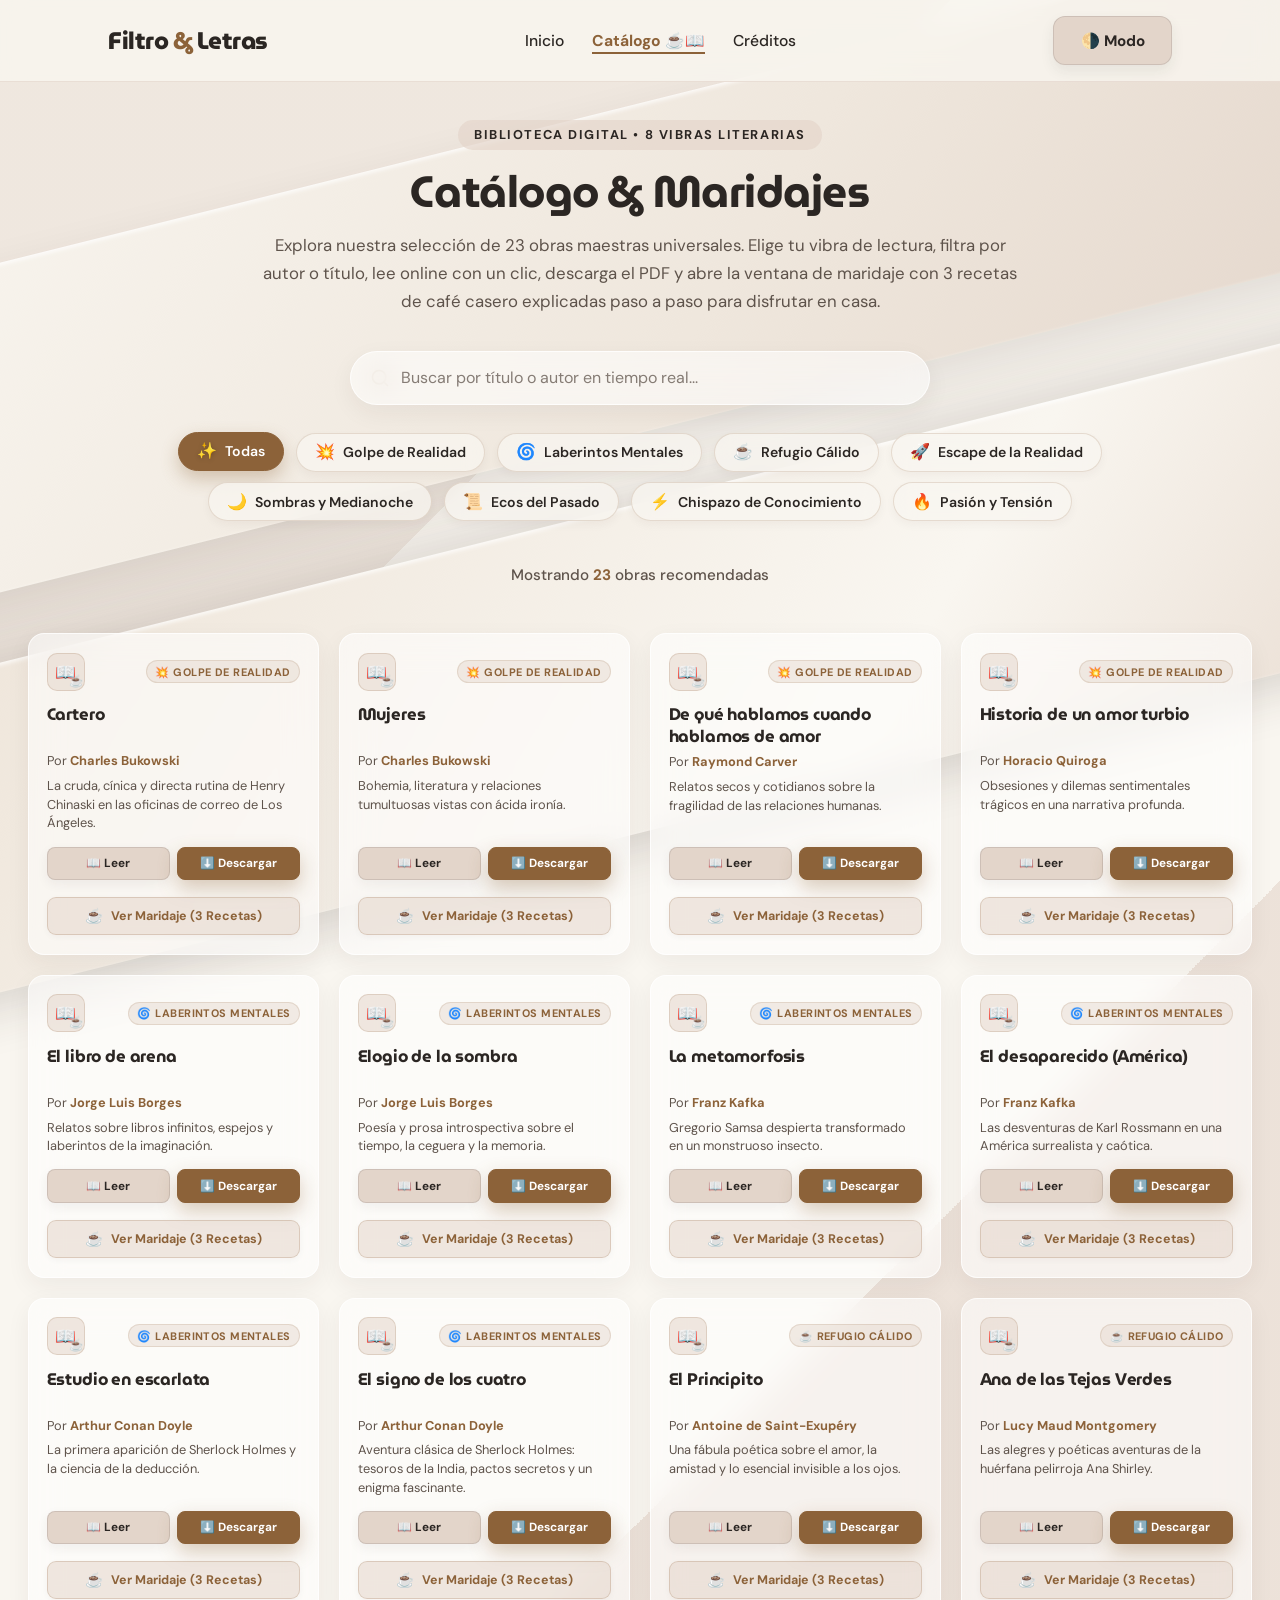
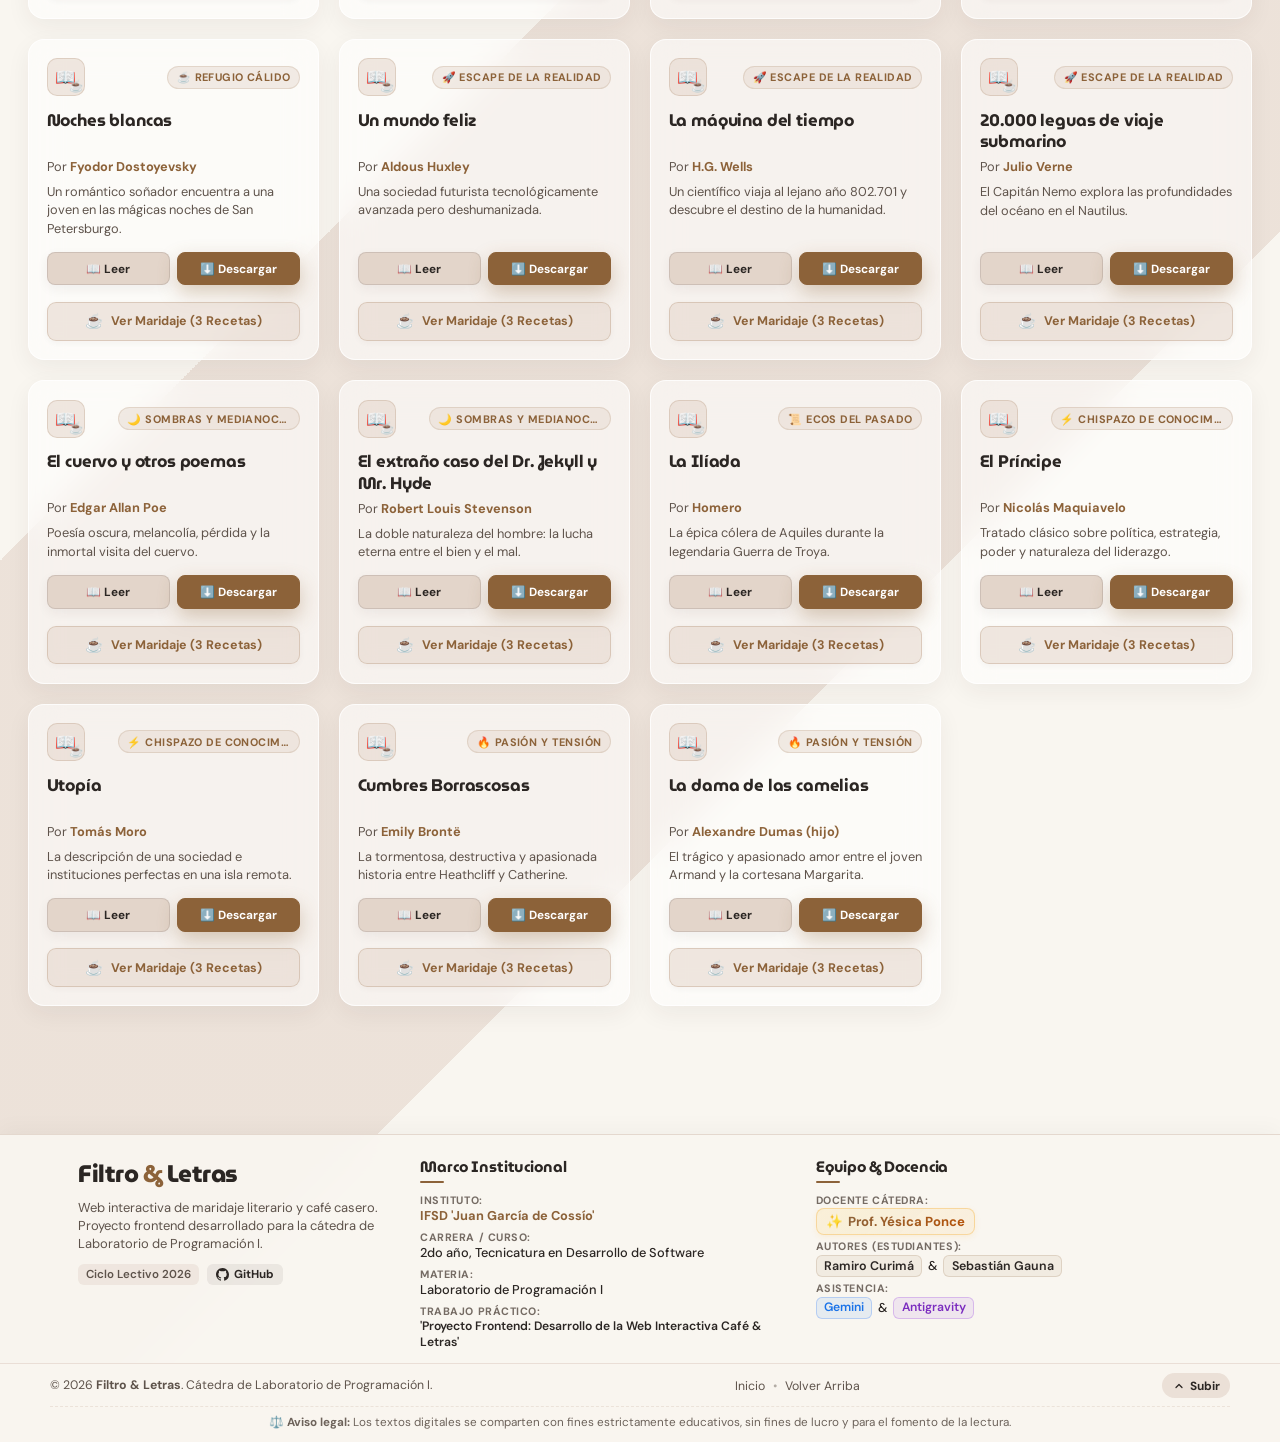
==== commit 10a0e342: "feat: rediseño de grilla a 4 columnas y modal interactivo" ====
--- a/catalogo.html
+++ b/catalogo.html
@@ -15,7 +15,6 @@
         <ul>
           <li><a href="index.html">Inicio</a></li>
           <li><a href="catalogo.html" class="nav-activo">Catálogo ☕📖</a></li>
-          <li><a href="#contacto">Contacto</a></li>
           <li><a href="#creditos">Créditos</a></li>
         </ul>
       </nav>
@@ -34,7 +33,7 @@
         <span class="badge">Biblioteca Digital &bull; 8 Vibras Literarias</span>
         <h1 class="catalogo-titulo">Catálogo &amp; Maridajes</h1>
         <p class="catalogo-subtitulo">
-          Explora nuestra selección de 23 obras maestras universales. Elige tu vibra de lectura, filtra por autor o título, lee online con un clic, descarga el PDF y despliega el maridaje con 3 recetas de café casero explicadas paso a paso para disfrutar en casa.
+          Explora nuestra selección de 23 obras maestras universales. Elige tu vibra de lectura, filtra por autor o título, lee online con un clic, descarga el PDF y abre la ventana de maridaje con 3 recetas de café casero explicadas paso a paso para disfrutar en casa.
         </p>
       </div>
 
@@ -113,172 +112,95 @@
     </section>
   </main>
 
-  <!-- Pie de Página (Footer) -->
-  <footer id="contacto" class="site-footer">
+  <!-- Modal Emergente de Maridaje Literario (Ventana Emergente Desenfocada) -->
+  <div id="modal-maridaje" class="modal-maridaje-wrapper" aria-hidden="true" role="dialog" aria-modal="true" aria-labelledby="modal-libro-titulo">
+    <div class="modal-backdrop" id="modal-backdrop" tabindex="-1"></div>
+    <div class="modal-container">
+      <button type="button" id="btn-cerrar-modal" class="modal-btn-cerrar" aria-label="Cerrar ventana de maridaje">&times;</button>
+      
+      <div id="modal-contenido-dinamico" class="modal-grid-split">
+        <!-- Inyectado dinámicamente vía script.js con portada/info a la izq y recetas a la der -->
+      </div>
+    </div>
+  </div>
+
+  <!-- Pie de Página (Footer Académico) -->
+  <footer id="creditos" class="site-footer">
     <div class="footer-container">
 
-      <!-- Columna 1: Identidad & Filosofía -->
-      <div class="footer-col footer-brand">
+      <!-- Columna 1: Identidad del Proyecto -->
+      <div class="footer-col footer-col-project">
         <a href="index.html" class="logo footer-logo">Filtro <span>&amp;</span> Letras</a>
-        <p class="brand-desc">
-          Cafetería de especialidad y espacio cultural. Un refugio donde el grano tostado de origen convive en perfecta armonía con los clásicos de la literatura universal.
-        </p>
-        <div class="footer-hours">
-          <div class="hours-header">
-            <svg class="footer-mini-icon" viewBox="0 0 24 24" fill="none" stroke="currentColor" stroke-width="2" stroke-linecap="round" stroke-linejoin="round" aria-hidden="true">
-              <circle cx="12" cy="12" r="10"></circle>
-              <polyline points="12 6 12 12 16 14"></polyline>
+        <p class="tp-desc">
+          Web interactiva de maridaje literario y café casero. Proyecto frontend desarrollado para la cátedra de Laboratorio de Programación I.
+        </p>
+        <div class="project-badges">
+          <span class="cycle-pill">Ciclo Lectivo 2026</span>
+          <a href="https://github.com" target="_blank" rel="noopener noreferrer" class="github-badge" title="Repositorio en GitHub">
+            <svg viewBox="0 0 24 24" fill="currentColor" width="13" height="13" aria-hidden="true">
+              <path d="M12 0C5.37 0 0 5.37 0 12c0 5.31 3.435 9.795 8.205 11.385.6.105.825-.255.825-.57 0-.285-.015-1.23-.015-2.235-3.015.555-3.795-.735-4.035-1.41-.135-.345-.72-1.41-1.23-1.695-.42-.225-1.02-.78-.015-.795.945-.015 1.62.87 1.845 1.23 1.08 1.815 2.805 1.305 3.495.99.105-.78.42-1.305.765-1.605-2.67-.3-5.46-1.335-5.46-5.925 0-1.305.465-2.385 1.23-3.225-.12-.3-.54-1.53.12-3.18 0 0 1.005-.315 3.3 1.23.96-.27 1.98-.405 3-.405s2.04.135 3 .405c2.295-1.56 3.3-1.23 3.3-1.23.66 1.65.24 2.88.12 3.18.765.84 1.23 1.905 1.23 3.225 0 4.605-2.805 5.625-5.475 5.925.435.375.81 1.095.81 2.22 0 1.605-.015 2.895-.015 3.3 0 .315.225.69.825.57A12.02 12.02 0 0 0 24 12c0-6.63-5.37-12-12-12z"/>
             </svg>
-            <span class="hours-title">Horarios de Atención:</span>
-          </div>
-          <p class="hours-text">Lunes a Sábado: 08:00 — 20:30 hs</p>
-          <p class="hours-text">Domingos de Lectura: 15:00 — 20:00 hs</p>
-        </div>
-      </div>
-
-      <!-- Columna 2: Vías de Contacto y Dirección -->
-      <div class="footer-col footer-contact">
-        <h3 class="footer-title">Canales de Contacto</h3>
-        <ul class="contact-list">
-          <li class="contact-item">
-            <div class="contact-icon-wrapper">
-              <svg viewBox="0 0 24 24" fill="none" stroke="currentColor" stroke-width="2" stroke-linecap="round" stroke-linejoin="round" aria-hidden="true">
-                <path d="M22 16.92v3a2 2 0 0 1-2.18 2 19.79 19.79 0 0 1-8.63-3.07 19.5 19.5 0 0 1-6-6 19.79 19.79 0 0 1-3.07-8.67A2 2 0 0 1 4.11 2h3a2 2 0 0 1 2 1.72 12.84 12.84 0 0 0 .7 2.81 2 2 0 0 1-.45 2.11L8.09 9.91a16 16 0 0 0 6 6l1.27-1.27a2 2 0 0 1 2.11-.45 12.84 12.84 0 0 0 2.81.7A2 2 0 0 1 22 16.92z"></path>
-              </svg>
-            </div>
-            <div class="contact-info">
-              <span class="contact-label">Teléfono Local:</span>
-              <a href="tel:+541143218899" class="contact-link">+54 11 4321-8899</a>
-            </div>
-          </li>
-
-          <li class="contact-item">
-            <div class="contact-icon-wrapper">
-              <svg viewBox="0 0 24 24" fill="none" stroke="currentColor" stroke-width="2" stroke-linecap="round" stroke-linejoin="round" aria-hidden="true">
-                <path d="M21 11.5a8.38 8.38 0 0 1-.9 3.8 8.5 8.5 0 0 1-7.6 4.7 8.38 8.38 0 0 1-3.8-.9L3 21l1.9-5.7a8.38 8.38 0 0 1-.9-3.8 8.5 8.5 0 0 1 4.7-7.6 8.38 8.38 0 0 1 3.8-.9h.5a8.48 8.48 0 0 1 8 8v.5z"></path>
-              </svg>
-            </div>
-            <div class="contact-info">
-              <span class="contact-label">WhatsApp Reservas:</span>
-              <a href="https://wa.me/5491155550192" target="_blank" rel="noopener noreferrer" class="contact-link">+54 9 11 5555-0192</a>
-            </div>
-          </li>
-
-          <li class="contact-item">
-            <div class="contact-icon-wrapper">
-              <svg viewBox="0 0 24 24" fill="none" stroke="currentColor" stroke-width="2" stroke-linecap="round" stroke-linejoin="round" aria-hidden="true">
-                <path d="M4 4h16c1.1 0 2 .9 2 2v12c0 1.1-.9 2-2 2H4c-1.1 0-2-.9-2-2V6c0-1.1.9-2 2-2z"></path>
-                <polyline points="22,6 12,13 2,6"></polyline>
-              </svg>
-            </div>
-            <div class="contact-info">
-              <span class="contact-label">Correo Gmail:</span>
-              <a href="mailto:contacto.filtroyletras@gmail.com" class="contact-link">contacto.filtroyletras@gmail.com</a>
-            </div>
-          </li>
-
-          <li class="contact-item">
-            <div class="contact-icon-wrapper">
-              <svg viewBox="0 0 24 24" fill="none" stroke="currentColor" stroke-width="2" stroke-linecap="round" stroke-linejoin="round" aria-hidden="true">
-                <path d="M21 10c0 7-9 13-9 13s-9-6-9-13a9 9 0 0 1 18 0z"></path>
-                <circle cx="12" cy="10" r="3"></circle>
-              </svg>
-            </div>
-            <div class="contact-info">
-              <span class="contact-label">Dirección:</span>
-              <address class="contact-address">Av. de las Letras 1845, San Telmo, CABA</address>
-            </div>
-          </li>
-        </ul>
-      </div>
-
-      <!-- Columna 3: Enlaces Rápidos & Secciones -->
-      <div class="footer-col footer-links-col">
-        <h3 class="footer-title">Rincones del Café</h3>
-        <ul class="footer-nav-list">
-          <li><a href="index.html">✦ Portada Principal</a></li>
-          <li><a href="catalogo.html">✦ Catálogo Completo</a></li>
-          <li><a href="index.html#tarjeta">✦ Generador de Citas Literarias</a></li>
-          <li><a href="#contacto">✦ Contacto &amp; Ubicación</a></li>
-        </ul>
-
-        <!-- Redes Sociales de la Cafetería -->
-        <div class="footer-social-section">
-          <span class="social-title">Comunidad Filtro &amp; Letras:</span>
-          <div class="social-icons-group">
-            <a href="https://instagram.com" target="_blank" rel="noopener noreferrer" class="social-btn" aria-label="Instagram">
-              <svg viewBox="0 0 24 24" fill="none" stroke="currentColor" stroke-width="2" stroke-linecap="round" stroke-linejoin="round" aria-hidden="true">
-                <rect x="2" y="2" width="20" height="20" rx="5" ry="5"></rect>
-                <path d="M16 11.37A4 4 0 1 1 12.63 8 4 4 0 0 1 16 11.37z"></path>
-                <line x1="17.5" y1="6.5" x2="17.51" y2="6.5"></line>
-              </svg>
-            </a>
-            <a href="https://wa.me/5491155550192" target="_blank" rel="noopener noreferrer" class="social-btn" aria-label="WhatsApp">
-              <svg viewBox="0 0 24 24" fill="none" stroke="currentColor" stroke-width="2" stroke-linecap="round" stroke-linejoin="round" aria-hidden="true">
-                <path d="M21 11.5a8.38 8.38 0 0 1-.9 3.8 8.5 8.5 0 0 1-7.6 4.7 8.38 8.38 0 0 1-3.8-.9L3 21l1.9-5.7a8.38 8.38 0 0 1-.9-3.8 8.5 8.5 0 0 1 4.7-7.6 8.38 8.38 0 0 1 3.8-.9h.5a8.48 8.48 0 0 1 8 8v.5z"></path>
-              </svg>
-            </a>
-            <a href="mailto:contacto.filtroyletras@gmail.com" class="social-btn" aria-label="Enviar Correo">
-              <svg viewBox="0 0 24 24" fill="none" stroke="currentColor" stroke-width="2" stroke-linecap="round" stroke-linejoin="round" aria-hidden="true">
-                <path d="M4 4h16c1.1 0 2 .9 2 2v12c0 1.1-.9 2-2 2H4c-1.1 0-2-.9-2-2V6c0-1.1.9-2 2-2z"></path>
-                <polyline points="22,6 12,13 2,6"></polyline>
-              </svg>
-            </a>
-          </div>
-        </div>
-      </div>
-
-      <!-- Columna 4: Quiénes crearon la página (Créditos Académicos) -->
-      <div id="creditos" class="footer-col footer-credits">
-        <h3 class="footer-title">Equipo &amp; Desarrollo</h3>
-        
-        <div class="credits-card">
-          <div class="academic-badge">
-            <svg viewBox="0 0 24 24" fill="none" stroke="currentColor" stroke-width="2" stroke-linecap="round" stroke-linejoin="round" aria-hidden="true">
-              <polyline points="16 18 22 12 16 6"></polyline>
-              <polyline points="8 6 2 12 8 18"></polyline>
-            </svg>
-            <span>Laboratorio de Programación</span>
-          </div>
-
-          <div class="credits-details">
-            <p class="detail-row">
-              <span class="detail-label">Carrera:</span>
-              <span class="detail-value">Tecnicatura en Desarrollo de Software</span>
-            </p>
-            <p class="detail-row">
-              <span class="detail-label">Docente Cátedra:</span>
-              <span class="detail-value highlight-prof">Prof. Yesica</span>
-            </p>
-            <p class="detail-row">
-              <span class="detail-label">Creado por:</span>
-              <span class="detail-value highlight-author">Ramiro Curima</span>
-            </p>
-            <p class="detail-row">
-              <span class="detail-label">Contacto Desarrollador:</span>
-              <a href="mailto:ramirocurima4@gmail.com" class="dev-mail-link">ramirocurima4@gmail.com</a>
-            </p>
-          </div>
-
-          <div class="credits-footer">
-            <span class="cycle-pill">Ciclo Lectivo 2026</span>
-            <a href="https://github.com" target="_blank" rel="noopener noreferrer" class="github-badge" title="Repositorio en GitHub">
-              <svg viewBox="0 0 24 24" fill="currentColor" width="16" height="16" aria-hidden="true">
-                <path d="M12 0C5.37 0 0 5.37 0 12c0 5.31 3.435 9.795 8.205 11.385.6.105.825-.255.825-.57 0-.285-.015-1.23-.015-2.235-3.015.555-3.795-.735-4.035-1.41-.135-.345-.72-1.41-1.23-1.695-.42-.225-1.02-.78-.015-.795.945-.015 1.62.87 1.845 1.23 1.08 1.815 2.805 1.305 3.495.99.105-.78.42-1.305.765-1.605-2.67-.3-5.46-1.335-5.46-5.925 0-1.305.465-2.385 1.23-3.225-.12-.3-.54-1.53.12-3.18 0 0 1.005-.315 3.3 1.23.96-.27 1.98-.405 3-.405s2.04.135 3 .405c2.295-1.56 3.3-1.23 3.3-1.23.66 1.65.24 2.88.12 3.18.765.84 1.23 1.905 1.23 3.225 0 4.605-2.805 5.625-5.475 5.925.435.375.81 1.095.81 2.22 0 1.605-.015 2.895-.015 3.3 0 .315.225.69.825.57A12.02 12.02 0 0 0 24 12c0-6.63-5.37-12-12-12z"/>
-              </svg>
-              <span>GitHub</span>
-            </a>
-          </div>
-        </div>
-      </div>
-
-    </div>
-
-    <!-- Barra Inferior de Derechos -->
+            <span>GitHub</span>
+          </a>
+        </div>
+      </div>
+
+      <!-- Columna 2: Marco Institucional -->
+      <div class="footer-col footer-col-academic">
+        <h3 class="footer-title">Marco Institucional</h3>
+        <div class="credits-details">
+          <p class="detail-row">
+            <span class="detail-label">Instituto:</span>
+            <span class="detail-value highlight-inst">IFSD 'Juan García de Cossío'</span>
+          </p>
+          <p class="detail-row">
+            <span class="detail-label">Carrera / Curso:</span>
+            <span class="detail-value">2do año, Tecnicatura en Desarrollo de Software</span>
+          </p>
+          <p class="detail-row">
+            <span class="detail-label">Materia:</span>
+            <span class="detail-value">Laboratorio de Programación I</span>
+          </p>
+          <p class="detail-row">
+            <span class="detail-label">Trabajo Práctico:</span>
+            <span class="detail-value tp-value">'Proyecto Frontend: Desarrollo de la Web Interactiva Café &amp; Letras'</span>
+          </p>
+        </div>
+      </div>
+
+      <!-- Columna 3: Equipo de Desarrollo & Docencia -->
+      <div class="footer-col footer-col-team">
+        <h3 class="footer-title">Equipo &amp; Docencia</h3>
+        <div class="credits-details">
+          <p class="detail-row">
+            <span class="detail-label">Docente Cátedra:</span>
+            <span class="detail-value teacher-interactive highlight-prof" title="Prof. Yésica Ponce">
+              <span class="teacher-sparkle">✨</span>
+              <strong class="teacher-name">Prof. Yésica Ponce</strong>
+            </span>
+          </p>
+          <p class="detail-row">
+            <span class="detail-label">Autores (Estudiantes):</span>
+            <span class="detail-value authors-wrapper">
+              <span class="author-interactive highlight-author">Ramiro Curimá</span> &amp; <span class="author-interactive highlight-author">Sebastián Gauna</span>
+            </span>
+          </p>
+          <p class="detail-row">
+            <span class="detail-label">Asistencia:</span>
+            <span class="detail-value assistance-wrapper">
+              <span class="ai-interactive tag-gemini">Gemini</span> &amp; <span class="ai-interactive tag-antigravity">Antigravity</span>
+            </span>
+          </p>
+        </div>
+      </div>
+
+    </div>
+
+    <!-- Barra Inferior de Derechos y Aviso Legal -->
     <div class="footer-bottom">
       <div class="footer-bottom-container">
         <p class="copyright-text">
-          &copy; <span id="year-copy">2026</span> <strong>Filtro &amp; Letras</strong>. Diseñado con café y código para la cátedra de Laboratorio de Programación.
+          &copy; <span id="year-copy">2026</span> <strong>Filtro &amp; Letras</strong>. Cátedra de Laboratorio de Programación I.
         </p>
 
         <div class="footer-bottom-links">
@@ -294,6 +216,13 @@
           <span>Subir</span>
         </a>
       </div>
+
+      <!-- Fila de Aviso Legal Solicitada -->
+      <div class="footer-legal-bar">
+        <p class="footer-legal-text">
+          ⚖️ <strong>Aviso legal:</strong> Los textos digitales se comparten con fines estrictamente educativos, sin fines de lucro y para el fomento de la lectura.
+        </p>
+      </div>
     </div>
   </footer>
 
--- a/style.css
+++ b/style.css
@@ -288,27 +288,31 @@
 }
 
 /* ==========================================
-   PIE DE PÁGINA (SITE FOOTER)
+   PIE DE PÁGINA ACADÉMICO (SITE FOOTER ULTRA COMPACTO)
+   - 65% más compacto, sin datos ficticios ni tarjetas pesadas
+   - Distribuido limpiamente directamente sobre el fondo
    ========================================== */
 .site-footer {
   position: relative;
   z-index: 10;
-  margin-top: 4rem;
-  background: rgba(249, 246, 240, 0.88);
+  margin-top: 2rem;
+  background: rgba(249, 246, 240, 0.92);
   backdrop-filter: blur(16px);
   -webkit-backdrop-filter: blur(16px);
   border-top: 1px solid rgba(227, 213, 202, 0.9);
-  box-shadow: 0 -12px 32px rgba(43, 38, 35, 0.05);
+  box-shadow: 0 -6px 20px rgba(43, 38, 35, 0.03);
   transition: background-color 0.4s ease, border-color 0.4s ease, color 0.4s ease;
 }
 
 .footer-container {
   max-width: 1180px;
   margin: 0 auto;
-  padding: 4.5rem 1.75rem 3.5rem;
+  /* Espaciado ultra compacto: 1.25rem arriba, 0.75rem abajo */
+  padding: 1.25rem 1.75rem 0.75rem;
   display: grid;
-  grid-template-columns: 1.35fr 1.25fr 1fr 1.35fr;
-  gap: 2.5rem;
+  grid-template-columns: 1.15fr 1.35fr 1.45fr;
+  gap: 2.25rem;
+  align-items: start;
 }
 
 .footer-col {
@@ -316,13 +320,32 @@
   flex-direction: column;
 }
 
+.footer-logo {
+  margin-bottom: 0.35rem;
+  display: inline-block;
+}
+
+.tp-desc {
+  font-size: 0.81rem;
+  line-height: 1.4;
+  color: var(--texto-secundario);
+  margin-bottom: 0.65rem;
+}
+
+.project-badges {
+  display: flex;
+  align-items: center;
+  gap: 0.5rem;
+  flex-wrap: wrap;
+}
+
 .footer-title {
-  font-size: 1.15rem;
-  font-weight: 700;
-  margin-bottom: 1.35rem;
+  font-size: 0.95rem;
+  font-weight: 700;
+  margin-bottom: 0.65rem;
   position: relative;
   display: inline-block;
-  padding-bottom: 0.45rem;
+  padding-bottom: 0.25rem;
   letter-spacing: -0.01em;
 }
 
@@ -331,260 +354,28 @@
   position: absolute;
   left: 0;
   bottom: 0;
-  width: 32px;
-  height: 2.5px;
+  width: 24px;
+  height: 2px;
   background-color: var(--acento-cafe);
   border-radius: 2px;
 }
 
-/* Columna 1: Marca & Horarios */
-.footer-logo {
-  margin-bottom: 1rem;
-}
-
-.brand-desc {
-  font-size: 0.92rem;
-  line-height: 1.65;
-  color: var(--texto-secundario);
-  margin-bottom: 1.5rem;
-}
-
-.footer-hours {
-  background: rgba(227, 213, 202, 0.38);
-  border: 1px solid rgba(213, 189, 175, 0.55);
-  border-radius: 14px;
-  padding: 1rem 1.15rem;
+.credits-details {
   display: flex;
   flex-direction: column;
   gap: 0.35rem;
 }
 
-.hours-header {
-  display: flex;
-  align-items: center;
-  gap: 0.5rem;
-  margin-bottom: 0.25rem;
-}
-
-.footer-mini-icon {
-  width: 16px;
-  height: 16px;
-  color: var(--acento-cafe);
-  flex-shrink: 0;
-}
-
-.hours-title {
+.detail-row {
+  display: flex;
+  flex-direction: column;
+  gap: 0.05rem;
   font-size: 0.8rem;
-  font-weight: 700;
-  text-transform: uppercase;
-  letter-spacing: 0.05em;
-  color: var(--acento-cafe);
-}
-
-.hours-text {
-  font-size: 0.88rem;
-  color: var(--texto-secundario);
-  font-weight: 500;
-}
-
-/* Columna 2: Contactos */
-.contact-list {
-  list-style: none;
-  display: flex;
-  flex-direction: column;
-  gap: 1.1rem;
-}
-
-.contact-item {
-  display: flex;
-  align-items: flex-start;
-  gap: 0.85rem;
-}
-
-.contact-icon-wrapper {
-  width: 38px;
-  height: 38px;
-  min-width: 38px;
-  border-radius: 10px;
-  background: rgba(227, 213, 202, 0.55);
-  color: var(--acento-cafe);
-  display: flex;
-  align-items: center;
-  justify-content: center;
-  transition: all 0.25s ease;
-  border: 1px solid rgba(43, 38, 35, 0.06);
-}
-
-.contact-icon-wrapper svg {
-  width: 18px;
-  height: 18px;
-}
-
-.contact-item:hover .contact-icon-wrapper {
-  background: var(--acento-cafe);
-  color: #FFFFFF;
-  transform: translateY(-2px);
-  box-shadow: 0 4px 10px rgba(140, 98, 57, 0.25);
-}
-
-.contact-info {
-  display: flex;
-  flex-direction: column;
-  gap: 0.15rem;
-}
-
-.contact-label {
-  font-size: 0.74rem;
-  text-transform: uppercase;
-  letter-spacing: 0.06em;
-  font-weight: 700;
-  color: var(--texto-secundario);
-  opacity: 0.85;
-}
-
-.contact-link,
-.contact-address {
-  font-size: 0.92rem;
-  color: var(--texto-principal);
-  text-decoration: none;
-  font-style: normal;
-  font-weight: 500;
-  line-height: 1.4;
-  transition: color 0.2s ease;
-  word-break: break-word;
-}
-
-.contact-link:hover {
-  color: var(--acento-cafe);
-  text-decoration: underline;
-}
-
-/* Columna 3: Enlaces y Redes Sociales */
-.footer-nav-list {
-  list-style: none;
-  display: flex;
-  flex-direction: column;
-  gap: 0.75rem;
-}
-
-.footer-nav-list a {
-  text-decoration: none;
-  color: var(--texto-secundario);
-  font-size: 0.92rem;
-  font-weight: 500;
-  display: inline-block;
-  transition: color 0.2s ease, transform 0.2s ease;
-}
-
-.footer-nav-list a:hover {
-  color: var(--acento-cafe);
-  transform: translateX(4px);
-}
-
-.footer-social-section {
-  margin-top: 1.65rem;
-  padding-top: 1.25rem;
-  border-top: 1px dashed rgba(227, 213, 202, 0.9);
-}
-
-.social-title {
-  display: block;
-  font-size: 0.78rem;
-  font-weight: 700;
-  text-transform: uppercase;
-  letter-spacing: 0.06em;
-  color: var(--texto-secundario);
-  margin-bottom: 0.75rem;
-}
-
-.social-icons-group {
-  display: flex;
-  gap: 0.75rem;
-  align-items: center;
-}
-
-.social-btn {
-  width: 38px;
-  height: 38px;
-  border-radius: 50%;
-  background: rgba(227, 213, 202, 0.55);
-  color: var(--texto-principal);
-  display: flex;
-  align-items: center;
-  justify-content: center;
-  text-decoration: none;
-  border: 1px solid rgba(43, 38, 35, 0.08);
-  transition: all 0.25s ease;
-}
-
-.social-btn svg {
-  width: 18px;
-  height: 18px;
-}
-
-.social-btn:hover {
-  background: var(--acento-cafe);
-  color: #FFFFFF;
-  transform: translateY(-3px);
-  box-shadow: 0 6px 14px rgba(140, 98, 57, 0.25);
-}
-
-/* Columna 4: Créditos Académicos & Creadores */
-.credits-card {
-  background: var(--glass-bg);
-  backdrop-filter: blur(12px);
-  -webkit-backdrop-filter: blur(12px);
-  border: 1px solid var(--glass-border);
-  border-radius: 18px;
-  padding: 1.35rem 1.4rem;
-  box-shadow: var(--glass-shadow);
-  display: flex;
-  flex-direction: column;
-  gap: 1rem;
-  transition: transform 0.25s ease, background 0.4s ease, border-color 0.4s ease, box-shadow 0.4s ease;
-}
-
-.credits-card:hover {
-  transform: translateY(-3px);
-}
-
-.academic-badge {
-  display: inline-flex;
-  align-items: center;
-  gap: 0.45rem;
-  font-size: 0.76rem;
-  font-weight: 700;
-  letter-spacing: 0.04em;
-  text-transform: uppercase;
-  color: var(--acento-cafe);
-  background: rgba(140, 98, 57, 0.12);
-  padding: 0.35rem 0.8rem;
-  border-radius: 999px;
-  width: fit-content;
-}
-
-.academic-badge svg {
-  width: 15px;
-  height: 15px;
-  flex-shrink: 0;
-}
-
-.credits-details {
-  display: flex;
-  flex-direction: column;
-  gap: 0.55rem;
-}
-
-.detail-row {
-  display: flex;
-  flex-direction: column;
-  gap: 0.12rem;
-  font-size: 0.88rem;
-  line-height: 1.4;
+  line-height: 1.3;
 }
 
 .detail-label {
-  font-size: 0.73rem;
+  font-size: 0.67rem;
   text-transform: uppercase;
   letter-spacing: 0.05em;
   font-weight: 700;
@@ -597,56 +388,235 @@
   color: var(--texto-principal);
 }
 
-.highlight-prof,
-.highlight-author {
+.highlight-inst {
   font-weight: 700;
   color: var(--acento-cafe);
 }
 
-.dev-mail-link {
+.tp-value {
+  font-size: 0.76rem;
+  font-weight: 600;
   color: var(--texto-principal);
-  text-decoration: none;
+  line-height: 1.3;
+}
+
+/* ========================================================
+   EFECTOS HOVER SORPRENDENTES: DOCENTE, AUTORES Y ASISTENCIA
+   ======================================================== */
+
+/* Efecto Destacado Sorprendente para Prof. Yésica Ponce */
+.teacher-interactive {
+  display: inline-flex;
+  align-items: center;
+  gap: 0.35rem;
+  padding: 0.2rem 0.55rem;
+  border-radius: 8px;
+  background: linear-gradient(135deg, rgba(251, 191, 36, 0.12), rgba(245, 158, 11, 0.08));
+  border: 1px solid rgba(245, 158, 11, 0.3);
+  cursor: pointer;
+  position: relative;
+  transition: all 0.35s cubic-bezier(0.34, 1.56, 0.64, 1);
+  box-shadow: 0 2px 6px rgba(245, 158, 11, 0.1);
+  width: fit-content;
+}
+
+.teacher-sparkle {
   font-size: 0.85rem;
-  font-weight: 500;
-  transition: color 0.2s ease;
-  word-break: break-all;
-}
-
-.dev-mail-link:hover {
+  display: inline-block;
+  transition: transform 0.35s ease;
+}
+
+.teacher-name {
+  font-weight: 700;
+  font-size: 0.82rem;
+  background: linear-gradient(120deg, #8C6239 0%, #B45309 50%, #8C6239 100%);
+  background-size: 200% auto;
+  -webkit-background-clip: text;
+  -webkit-text-fill-color: transparent;
+  transition: all 0.3s ease;
+}
+
+/* Estado Hover Asombroso para la Profe */
+.teacher-interactive:hover {
+  transform: translateY(-2px) scale(1.04);
+  background: linear-gradient(135deg, rgba(251, 191, 36, 0.28), rgba(236, 72, 153, 0.2));
+  border-color: #F59E0B;
+  box-shadow: 
+    0 8px 20px rgba(245, 158, 11, 0.35),
+    0 0 16px rgba(251, 191, 36, 0.6),
+    inset 0 0 12px rgba(255, 255, 255, 0.4);
+}
+
+.teacher-interactive:hover .teacher-sparkle {
+  animation: sparkleTwirl 0.8s ease infinite alternate;
+}
+
+.teacher-interactive:hover .teacher-name {
+  background: linear-gradient(90deg, #D97706, #E11D48, #8B5CF6, #3B82F6, #D97706);
+  background-size: 250% auto;
+  -webkit-background-clip: text;
+  -webkit-text-fill-color: transparent;
+  animation: rainbowShimmer 2.2s linear infinite;
+}
+
+/* Tooltip elegante emergente al pasar el mouse sobre la Profe */
+.teacher-interactive::after {
+  content: "⭐ ¡Docente Guía de Excelencia! Café & Código ☕✨";
+  position: absolute;
+  bottom: 125%;
+  left: 50%;
+  transform: translateX(-50%) translateY(8px);
+  background: linear-gradient(135deg, #2B2623, #1A1A1A);
+  color: #FBBF24;
+  font-size: 0.72rem;
+  font-weight: 700;
+  padding: 0.35rem 0.75rem;
+  border-radius: 6px;
+  white-space: nowrap;
+  pointer-events: none;
+  opacity: 0;
+  visibility: hidden;
+  box-shadow: 0 8px 22px rgba(0, 0, 0, 0.35);
+  border: 1px solid rgba(251, 191, 36, 0.5);
+  transition: all 0.25s cubic-bezier(0.34, 1.56, 0.64, 1);
+  z-index: 30;
+}
+
+.teacher-interactive::before {
+  content: "";
+  position: absolute;
+  bottom: 105%;
+  left: 50%;
+  transform: translateX(-50%) translateY(8px);
+  border-width: 5px;
+  border-style: solid;
+  border-color: #2B2623 transparent transparent transparent;
+  opacity: 0;
+  visibility: hidden;
+  transition: all 0.25s cubic-bezier(0.34, 1.56, 0.64, 1);
+  z-index: 30;
+}
+
+.teacher-interactive:hover::after,
+.teacher-interactive:hover::before {
+  opacity: 1;
+  visibility: visible;
+  transform: translateX(-50%) translateY(0);
+}
+
+@keyframes rainbowShimmer {
+  0% { background-position: 0% center; }
+  100% { background-position: 250% center; }
+}
+
+@keyframes sparkleTwirl {
+  0% { transform: scale(1) rotate(0deg); }
+  100% { transform: scale(1.35) rotate(25deg); }
+}
+
+/* Efectos Interactivos para Autores */
+.authors-wrapper {
+  display: flex;
+  align-items: center;
+  gap: 0.35rem;
+  flex-wrap: wrap;
+}
+
+.author-interactive {
+  display: inline-block;
+  padding: 0.12rem 0.45rem;
+  border-radius: 6px;
+  background: rgba(140, 98, 57, 0.08);
+  border: 1px solid rgba(140, 98, 57, 0.18);
+  font-weight: 600;
+  font-size: 0.78rem;
+  color: var(--texto-principal);
+  cursor: pointer;
+  transition: all 0.25s ease;
+  position: relative;
+}
+
+.author-interactive:hover {
+  transform: translateY(-2px);
+  background: rgba(140, 98, 57, 0.18);
+  border-color: var(--acento-cafe);
   color: var(--acento-cafe);
-  text-decoration: underline;
-}
-
-.credits-footer {
-  display: flex;
-  align-items: center;
-  justify-content: space-between;
-  gap: 0.5rem;
-  padding-top: 0.75rem;
-  border-top: 1px dashed rgba(43, 38, 35, 0.15);
+  box-shadow: 0 4px 12px rgba(140, 98, 57, 0.25);
+}
+
+/* Efectos Interactivos para Asistencia (Gemini & Antigravity) */
+.assistance-wrapper {
+  display: flex;
+  align-items: center;
+  gap: 0.35rem;
+  flex-wrap: wrap;
+}
+
+.ai-interactive {
+  display: inline-block;
+  padding: 0.12rem 0.45rem;
+  border-radius: 6px;
+  font-weight: 600;
+  font-size: 0.76rem;
+  cursor: pointer;
+  transition: all 0.25s ease;
+  position: relative;
+}
+
+.tag-gemini {
+  background: rgba(66, 133, 244, 0.1);
+  border: 1px solid rgba(66, 133, 244, 0.3);
+  color: #1A73E8;
+}
+
+.tag-gemini:hover {
+  transform: translateY(-2px);
+  background: linear-gradient(135deg, #4285F4, #9B51E0);
+  border-color: #4285F4;
+  color: #FFFFFF;
+  box-shadow: 0 4px 14px rgba(66, 133, 244, 0.45);
+}
+
+.tag-antigravity {
+  background: rgba(157, 78, 221, 0.1);
+  border: 1px solid rgba(157, 78, 221, 0.3);
+  color: #7B2CBF;
+}
+
+.tag-antigravity:hover {
+  transform: translateY(-2px);
+  background: linear-gradient(135deg, #7B2CBF, #EC4899);
+  border-color: #EC4899;
+  color: #FFFFFF;
+  box-shadow: 0 4px 14px rgba(157, 78, 221, 0.45);
 }
 
 .cycle-pill {
-  font-size: 0.75rem;
+  font-size: 0.72rem;
   font-weight: 600;
   color: var(--texto-secundario);
   background: rgba(227, 213, 202, 0.45);
-  padding: 0.25rem 0.65rem;
+  padding: 0.18rem 0.5rem;
   border-radius: 6px;
 }
 
 .github-badge {
   display: inline-flex;
   align-items: center;
-  gap: 0.4rem;
-  font-size: 0.78rem;
+  gap: 0.35rem;
+  font-size: 0.72rem;
   font-weight: 700;
   color: var(--texto-principal);
   text-decoration: none;
   background: rgba(43, 38, 35, 0.07);
-  padding: 0.3rem 0.7rem;
+  padding: 0.2rem 0.55rem;
   border-radius: 6px;
   transition: all 0.2s ease;
+}
+
+.github-badge svg {
+  width: 13px;
+  height: 13px;
 }
 
 .github-badge:hover {
@@ -654,10 +624,12 @@
   color: #FFFFFF;
 }
 
-/* Barra Inferior (Footer Bottom) */
+/* ==========================================
+   BARRA INFERIOR (FOOTER BOTTOM & AVISO LEGAL)
+   ========================================== */
 .footer-bottom {
   border-top: 1px solid rgba(227, 213, 202, 0.7);
-  padding: 1.5rem 1.75rem;
+  padding: 0.6rem 1.75rem 0.75rem;
   background: rgba(249, 246, 240, 0.95);
   transition: background-color 0.4s ease, border-color 0.4s ease;
 }
@@ -669,21 +641,21 @@
   align-items: center;
   justify-content: space-between;
   flex-wrap: wrap;
-  gap: 1.25rem;
+  gap: 0.75rem;
 }
 
 .copyright-text {
-  font-size: 0.85rem;
+  font-size: 0.77rem;
   color: var(--texto-secundario);
-  line-height: 1.5;
+  line-height: 1.4;
 }
 
 .footer-bottom-links {
   display: flex;
   align-items: center;
-  gap: 0.65rem;
+  gap: 0.5rem;
   flex-wrap: wrap;
-  font-size: 0.82rem;
+  font-size: 0.77rem;
 }
 
 .footer-bottom-links a {
@@ -705,20 +677,20 @@
 .back-to-top {
   display: inline-flex;
   align-items: center;
-  gap: 0.4rem;
-  padding: 0.45rem 1rem;
+  gap: 0.3rem;
+  padding: 0.28rem 0.65rem;
   border-radius: 999px;
   background: rgba(227, 213, 202, 0.65);
   color: var(--texto-principal);
   text-decoration: none;
-  font-size: 0.82rem;
+  font-size: 0.74rem;
   font-weight: 700;
   transition: all 0.25s ease;
 }
 
 .back-to-top svg {
-  width: 14px;
-  height: 14px;
+  width: 12px;
+  height: 12px;
 }
 
 .back-to-top:hover {
@@ -726,6 +698,24 @@
   color: #FFFFFF;
   transform: translateY(-2px);
   box-shadow: 0 4px 10px rgba(140, 98, 57, 0.2);
+}
+
+/* Fila de Aviso Legal Solicitada */
+.footer-legal-bar {
+  max-width: 1180px;
+  margin: 0.45rem auto 0;
+  padding-top: 0.45rem;
+  border-top: 1px dashed rgba(227, 213, 202, 0.6);
+  text-align: center;
+}
+
+.footer-legal-text {
+  font-size: 0.73rem;
+  color: var(--texto-secundario);
+  line-height: 1.4;
+  opacity: 0.9;
+  margin: 0 auto;
+  max-width: 960px;
 }
 
 /* ==========================================
@@ -799,84 +789,24 @@
   background-color: #D5C3B5;
 }
 
-body.modo-oscuro .brand-desc,
-body.modo-oscuro .hours-text,
-body.modo-oscuro .contact-label,
+body.modo-oscuro .tp-desc,
 body.modo-oscuro .detail-label,
 body.modo-oscuro .cycle-pill,
 body.modo-oscuro .copyright-text,
-body.modo-oscuro .footer-bottom-links a,
-body.modo-oscuro .social-title {
+body.modo-oscuro .footer-bottom-links a {
   color: #A9A29A;
 }
 
-body.modo-oscuro .footer-hours {
-  background: rgba(255, 255, 255, 0.04);
-  border-color: rgba(255, 255, 255, 0.08);
-}
-
-body.modo-oscuro .hours-title {
-  color: #E3D5CA;
-}
-
-body.modo-oscuro .footer-mini-icon {
-  color: #E3D5CA;
-}
-
-body.modo-oscuro .contact-icon-wrapper {
-  background: rgba(255, 255, 255, 0.06);
-  color: #E3D5CA;
-  border-color: rgba(255, 255, 255, 0.08);
-}
-
-body.modo-oscuro .contact-item:hover .contact-icon-wrapper {
-  background: var(--acento-cafe);
-  color: #FFFFFF;
-}
-
-body.modo-oscuro .contact-link,
-body.modo-oscuro .contact-address,
 body.modo-oscuro .detail-value {
   color: #F5F2EB;
 }
 
-body.modo-oscuro .contact-link:hover {
+body.modo-oscuro .highlight-inst {
   color: #E3D5CA;
 }
 
-body.modo-oscuro .footer-nav-list a {
-  color: #C8BFB6;
-}
-
-body.modo-oscuro .footer-nav-list a:hover {
-  color: #E3D5CA;
-}
-
-body.modo-oscuro .footer-social-section {
-  border-top-color: rgba(255, 255, 255, 0.1);
-}
-
-body.modo-oscuro .social-btn {
-  background: rgba(255, 255, 255, 0.06);
+body.modo-oscuro .tp-value {
   color: #F5F2EB;
-  border-color: rgba(255, 255, 255, 0.1);
-}
-
-body.modo-oscuro .social-btn:hover {
-  background: var(--acento-cafe);
-  color: #FFFFFF;
-  border-color: var(--acento-cafe);
-}
-
-body.modo-oscuro .credits-card {
-  background: rgba(30, 30, 30, 0.65);
-  border-color: rgba(255, 255, 255, 0.12);
-  box-shadow: 0 12px 28px rgba(0, 0, 0, 0.4);
-}
-
-body.modo-oscuro .academic-badge {
-  background: rgba(227, 213, 202, 0.12);
-  color: #E3D5CA;
 }
 
 body.modo-oscuro .highlight-prof,
@@ -884,6 +814,50 @@
   color: #E3D5CA;
 }
 
+body.modo-oscuro .teacher-interactive {
+  background: linear-gradient(135deg, rgba(251, 191, 36, 0.16), rgba(245, 158, 11, 0.1));
+  border-color: rgba(245, 158, 11, 0.45);
+}
+
+body.modo-oscuro .teacher-name {
+  background: linear-gradient(120deg, #FBBF24 0%, #F59E0B 50%, #FBBF24 100%);
+  -webkit-background-clip: text;
+  -webkit-text-fill-color: transparent;
+}
+
+body.modo-oscuro .teacher-interactive:hover {
+  background: linear-gradient(135deg, rgba(251, 191, 36, 0.35), rgba(236, 72, 153, 0.25));
+  border-color: #FBBF24;
+  box-shadow: 
+    0 8px 24px rgba(245, 158, 11, 0.45),
+    0 0 20px rgba(251, 191, 36, 0.7);
+}
+
+body.modo-oscuro .author-interactive {
+  background: rgba(255, 255, 255, 0.06);
+  border-color: rgba(255, 255, 255, 0.14);
+  color: #F5F2EB;
+}
+
+body.modo-oscuro .author-interactive:hover {
+  background: rgba(227, 213, 202, 0.15);
+  border-color: #E3D5CA;
+  color: #E3D5CA;
+  box-shadow: 0 4px 14px rgba(227, 213, 202, 0.2);
+}
+
+body.modo-oscuro .tag-gemini {
+  background: rgba(66, 133, 244, 0.18);
+  border-color: rgba(66, 133, 244, 0.45);
+  color: #8AB4F8;
+}
+
+body.modo-oscuro .tag-antigravity {
+  background: rgba(157, 78, 221, 0.18);
+  border-color: rgba(157, 78, 221, 0.45);
+  color: #D8B4FE;
+}
+
 body.modo-oscuro .dev-mail-link {
   color: #F5F2EB;
 }
@@ -924,6 +898,14 @@
 body.modo-oscuro .back-to-top:hover {
   background: var(--acento-cafe);
   color: #FFFFFF;
+}
+
+body.modo-oscuro .footer-legal-bar {
+  border-top-color: rgba(255, 255, 255, 0.08);
+}
+
+body.modo-oscuro .footer-legal-text {
+  color: #A9A29A;
 }
 
 /* ==========================================
@@ -1826,7 +1808,7 @@
 .catalogo-page-container {
   position: relative;
   z-index: 1;
-  max-width: 1220px;
+  max-width: 1360px;
   margin: 0 auto;
   padding: 7.5rem 1.75rem 6rem;
   display: flex;
@@ -1848,34 +1830,34 @@
   padding-top: 0.5rem;
 }
 
-/* Grilla del Catálogo */
+/* Grilla del Catálogo: Exactamente 4 tarjetas por fila en escritorio */
 .grid-catalogo {
   display: grid;
-  grid-template-columns: repeat(auto-fill, minmax(330px, 1fr));
-  gap: 2.25rem;
+  grid-template-columns: repeat(4, 1fr);
+  gap: 1.25rem;
   align-items: stretch;
 }
 
-/* Tarjeta Sencilla y no saturada del Catálogo */
+/* Tarjeta de Catálogo Compacta y Estilizada */
 .catalogo-card {
   position: relative;
   background: var(--glass-bg);
   backdrop-filter: blur(16px);
   -webkit-backdrop-filter: blur(16px);
   border: 1px solid var(--glass-border);
-  border-radius: 22px;
-  padding: 1.85rem 1.65rem;
-  box-shadow: var(--glass-shadow);
+  border-radius: 16px;
+  padding: 1.15rem 1.1rem;
+  box-shadow: 0 8px 24px rgba(43, 38, 35, 0.06);
   display: flex;
   flex-direction: column;
   justify-content: space-between;
-  gap: 1.35rem;
-  transition: transform 0.3s cubic-bezier(0.2, 0.8, 0.2, 1), box-shadow 0.3s ease, border-color 0.3s ease;
+  gap: 0.85rem;
+  transition: transform 0.28s cubic-bezier(0.2, 0.8, 0.2, 1), box-shadow 0.28s ease, border-color 0.28s ease;
 }
 
 .catalogo-card:hover {
-  transform: translateY(-6px);
-  box-shadow: 0 24px 50px rgba(43, 38, 35, 0.16), 0 8px 18px rgba(43, 38, 35, 0.08);
+  transform: translateY(-5px);
+  box-shadow: 0 16px 36px rgba(43, 38, 35, 0.12), 0 4px 12px rgba(43, 38, 35, 0.05);
   border-color: rgba(140, 98, 57, 0.35);
 }
 
@@ -1883,59 +1865,72 @@
   display: flex;
   align-items: center;
   justify-content: space-between;
-  gap: 1rem;
+  gap: 0.5rem;
 }
 
 .portada-emblema {
-  width: 48px;
-  height: 48px;
-  border-radius: 12px;
+  width: 38px;
+  height: 38px;
+  border-radius: 10px;
   background: rgba(227, 213, 202, 0.55);
   border: 1px solid rgba(140, 98, 57, 0.18);
   display: flex;
   align-items: center;
   justify-content: center;
-  font-size: 1.3rem;
+  font-size: 1.05rem;
   position: relative;
+  flex-shrink: 0;
 }
 
 .emblema-cafe {
-  font-size: 0.85rem;
+  font-size: 0.72rem;
   position: absolute;
-  bottom: 2px;
-  right: 2px;
+  bottom: 1px;
+  right: 1px;
 }
 
 .card-categoria-tag {
-  font-size: 0.74rem;
+  font-size: 0.68rem;
   font-weight: 700;
   text-transform: uppercase;
-  letter-spacing: 0.05em;
+  letter-spacing: 0.04em;
   color: var(--acento-cafe);
   background: rgba(227, 213, 202, 0.45);
   border: 1px solid rgba(140, 98, 57, 0.15);
-  padding: 0.3rem 0.75rem;
+  padding: 0.22rem 0.55rem;
   border-radius: 999px;
+  white-space: nowrap;
+  overflow: hidden;
+  text-overflow: ellipsis;
+  max-width: 72%;
 }
 
 .card-info {
   display: flex;
   flex-direction: column;
-  gap: 0.5rem;
+  gap: 0.35rem;
   flex-grow: 1;
 }
 
 .card-titulo {
-  font-size: 1.4rem;
-  font-weight: 700;
-  line-height: 1.25;
+  font-size: 1.05rem;
+  font-weight: 700;
+  line-height: 1.28;
   color: var(--texto-principal);
   letter-spacing: -0.01em;
+  display: -webkit-box;
+  -webkit-line-clamp: 2;
+  -webkit-box-orient: vertical;
+  overflow: hidden;
+  min-height: 2.65rem;
 }
 
 .card-autor {
-  font-size: 0.92rem;
+  font-size: 0.8rem;
   color: var(--texto-secundario);
+  white-space: nowrap;
+  overflow: hidden;
+  text-overflow: ellipsis;
 }
 
 .card-autor strong {
@@ -1943,21 +1938,21 @@
 }
 
 .card-resumen {
-  font-size: 0.94rem;
-  line-height: 1.6;
+  font-size: 0.8rem;
+  line-height: 1.45;
   color: var(--texto-secundario);
-  margin-top: 0.35rem;
-}
-
-.card-footer-acciones {
-  margin-top: 0.5rem;
+  margin-top: 0.15rem;
+  display: -webkit-box;
+  -webkit-line-clamp: 3;
+  -webkit-box-orient: vertical;
+  overflow: hidden;
 }
 
 /* Fila de botones de lectura y descarga */
 .card-botones-lectura {
   display: flex;
-  gap: 0.65rem;
-  margin-top: 0.5rem;
+  gap: 0.45rem;
+  margin-top: auto;
 }
 
 .btn-card-accion {
@@ -1965,13 +1960,13 @@
   display: inline-flex;
   align-items: center;
   justify-content: center;
-  gap: 0.45rem;
+  gap: 0.35rem;
   font-family: 'DM Sans', sans-serif;
-  font-size: 0.88rem;
+  font-size: 0.74rem;
   font-weight: 700;
   text-decoration: none;
-  padding: 0.75rem 0.65rem;
-  border-radius: 12px;
+  padding: 0.48rem 0.4rem;
+  border-radius: 8px;
   transition: all 0.25s ease;
   text-align: center;
   white-space: nowrap;
@@ -1981,148 +1976,409 @@
   background: var(--btn-arena);
   color: var(--texto-principal);
   border: 1px solid rgba(43, 38, 35, 0.12);
-  box-shadow: 0 4px 10px rgba(43, 38, 35, 0.04);
 }
 
 .btn-leer-online:hover {
   background: var(--btn-arena-hover);
   transform: translateY(-2px);
-  box-shadow: 0 6px 14px rgba(43, 38, 35, 0.1);
+  box-shadow: 0 4px 10px rgba(43, 38, 35, 0.1);
 }
 
 .btn-descargar-pdf {
   background: var(--acento-cafe);
   color: #FFFFFF;
   border: 1px solid var(--acento-cafe);
-  box-shadow: 0 4px 12px rgba(140, 98, 57, 0.25);
+  box-shadow: 0 3px 8px rgba(140, 98, 57, 0.22);
 }
 
 .btn-descargar-pdf:hover {
   background: var(--acento-cafe-hover);
   color: #FFFFFF;
   transform: translateY(-2px);
-  box-shadow: 0 8px 18px rgba(140, 98, 57, 0.35);
-}
-
-/* Acordeón de Maridaje de Café en la tarjeta */
-.maridaje-acordeon {
-  border-top: 1px dashed rgba(140, 98, 57, 0.25);
-  padding-top: 0.85rem;
-  margin-top: 0.5rem;
-}
-
-.btn-ver-maridaje {
-  display: flex;
-  align-items: center;
-  justify-content: space-between;
-  list-style: none;
-  cursor: pointer;
-  padding: 0.7rem 1rem;
-  border-radius: 12px;
+  box-shadow: 0 6px 14px rgba(140, 98, 57, 0.35);
+}
+
+/* Botón Ver Maridaje (Abre la ventana emergente modal) */
+.btn-card-maridaje {
+  display: flex;
+  align-items: center;
+  justify-content: center;
+  gap: 0.45rem;
+  width: 100%;
+  padding: 0.52rem 0.75rem;
+  border-radius: 9px;
   background: rgba(227, 213, 202, 0.55);
   color: var(--acento-cafe);
   font-family: 'DM Sans', sans-serif;
+  font-size: 0.78rem;
+  font-weight: 700;
+  border: 1px solid rgba(140, 98, 57, 0.22);
+  cursor: pointer;
+  box-shadow: 0 2px 6px rgba(43, 38, 35, 0.04);
+  transition: all 0.25s cubic-bezier(0.2, 0.8, 0.2, 1);
+  margin-top: 0.2rem;
+}
+
+.btn-card-maridaje:hover {
+  background: var(--acento-cafe);
+  color: #FFFFFF;
+  border-color: var(--acento-cafe);
+  transform: translateY(-2px);
+  box-shadow: 0 6px 16px rgba(140, 98, 57, 0.25);
+}
+
+.btn-maridaje-icono {
+  font-size: 0.92rem;
+}
+
+/* ==========================================
+   VENTANA EMERGENTE DE MARIDAJE (MODAL)
+   ========================================== */
+.modal-maridaje-wrapper {
+  position: fixed;
+  inset: 0;
+  z-index: 99999;
+  display: flex;
+  align-items: center;
+  justify-content: center;
+  padding: 1.5rem;
+  opacity: 0;
+  visibility: hidden;
+  pointer-events: none;
+  transition: opacity 0.3s cubic-bezier(0.16, 1, 0.3, 1), visibility 0.3s ease;
+}
+
+.modal-maridaje-wrapper.activo {
+  opacity: 1;
+  visibility: visible;
+  pointer-events: auto;
+}
+
+/* Fondo oscuro desenfocado con backdrop-filter: blur(10px) */
+.modal-backdrop {
+  position: absolute;
+  inset: 0;
+  background: rgba(14, 11, 9, 0.75);
+  backdrop-filter: blur(10px);
+  -webkit-backdrop-filter: blur(10px);
+  cursor: pointer;
+}
+
+/* Diálogo contenedor del Modal con animación de entrada suave */
+.modal-container {
+  position: relative;
+  z-index: 2;
+  width: 100%;
+  max-width: 1040px;
+  max-height: 88vh;
+  background: #FFFDFB;
+  border: 1px solid rgba(140, 98, 57, 0.22);
+  border-radius: 22px;
+  box-shadow: 0 30px 80px rgba(15, 12, 10, 0.45), 0 10px 25px rgba(15, 12, 10, 0.15);
+  display: flex;
+  flex-direction: column;
+  overflow: hidden;
+  transform: scale(0.93) translateY(24px);
+  opacity: 0;
+  transition: transform 0.35s cubic-bezier(0.16, 1, 0.3, 1), opacity 0.3s ease;
+}
+
+.modal-maridaje-wrapper.activo .modal-container {
+  transform: scale(1) translateY(0);
+  opacity: 1;
+}
+
+/* Botón de cierre 'X' */
+.modal-btn-cerrar {
+  position: absolute;
+  top: 1rem;
+  right: 1.15rem;
+  width: 36px;
+  height: 36px;
+  border-radius: 50%;
+  border: 1px solid rgba(140, 98, 57, 0.2);
+  background: rgba(227, 213, 202, 0.45);
+  color: var(--texto-principal);
+  font-size: 1.5rem;
+  line-height: 1;
+  display: flex;
+  align-items: center;
+  justify-content: center;
+  cursor: pointer;
+  z-index: 10;
+  transition: all 0.2s ease;
+}
+
+.modal-btn-cerrar:hover {
+  background: var(--acento-cafe);
+  color: #FFFFFF;
+  border-color: var(--acento-cafe);
+  transform: rotate(90deg) scale(1.08);
+}
+
+/* Interior del modal dividido en dos: Izquierda (Libro) y Derecha (Recetas) */
+.modal-grid-split {
+  display: grid;
+  grid-template-columns: 360px 1fr;
+  overflow-y: auto;
+  max-height: 88vh;
+}
+
+/* Columna Izquierda: Portada e Información del Libro */
+.modal-col-libro {
+  background: linear-gradient(165deg, rgba(227, 213, 202, 0.4) 0%, rgba(227, 213, 202, 0.12) 100%);
+  border-right: 1px solid rgba(140, 98, 57, 0.15);
+  padding: 2.25rem 2rem;
+  display: flex;
+  flex-direction: column;
+  gap: 1rem;
+  position: sticky;
+  top: 0;
+}
+
+.modal-libro-badge-row {
+  display: flex;
+  align-items: center;
+  gap: 0.65rem;
+}
+
+.modal-portada-box {
+  width: 54px;
+  height: 54px;
+  border-radius: 12px;
+  background: rgba(227, 213, 202, 0.7);
+  border: 1px solid rgba(140, 98, 57, 0.25);
+  display: flex;
+  align-items: center;
+  justify-content: center;
+  font-size: 1.5rem;
+  box-shadow: 0 4px 12px rgba(140, 98, 57, 0.12);
+  flex-shrink: 0;
+}
+
+.modal-cat-tag {
+  font-size: 0.72rem;
+  font-weight: 800;
+  text-transform: uppercase;
+  letter-spacing: 0.05em;
+  color: var(--acento-cafe);
+  background: rgba(227, 213, 202, 0.5);
+  border: 1px solid rgba(140, 98, 57, 0.2);
+  padding: 0.25rem 0.65rem;
+  border-radius: 999px;
+}
+
+.modal-libro-titulo {
+  font-size: 1.4rem;
+  font-weight: 700;
+  line-height: 1.25;
+  color: var(--texto-principal);
+  letter-spacing: -0.01em;
+  margin-top: 0.2rem;
+}
+
+.modal-libro-autor {
+  font-size: 0.92rem;
+  color: var(--texto-secundario);
+}
+
+.modal-libro-autor strong {
+  color: var(--acento-cafe);
+}
+
+.modal-libro-divider {
+  height: 1px;
+  background: linear-gradient(90deg, rgba(140, 98, 57, 0.25) 0%, transparent 100%);
+  margin: 0.25rem 0;
+}
+
+.modal-libro-sinopsis {
   font-size: 0.88rem;
-  font-weight: 700;
-  border: 1px solid rgba(140, 98, 57, 0.2);
-  box-shadow: 0 2px 8px rgba(43, 38, 35, 0.04);
+  line-height: 1.6;
+  color: var(--texto-secundario);
+}
+
+.modal-libro-acciones {
+  margin-top: auto;
+  padding-top: 1rem;
+  display: flex;
+  flex-direction: column;
+  gap: 0.5rem;
+}
+
+.modal-acciones-label {
+  font-size: 0.72rem;
+  font-weight: 700;
+  text-transform: uppercase;
+  letter-spacing: 0.06em;
+  color: var(--acento-cafe);
+}
+
+.modal-acciones-grid {
+  display: flex;
+  gap: 0.55rem;
+}
+
+.modal-acciones-grid .btn-card-accion {
+  padding: 0.65rem 0.85rem;
+  font-size: 0.82rem;
+  border-radius: 9px;
+}
+
+.modal-libro-nota {
+  font-size: 0.78rem;
+  line-height: 1.45;
+  color: var(--texto-secundario);
+  background: rgba(227, 213, 202, 0.25);
+  border-left: 3px solid var(--acento-cafe);
+  padding: 0.5rem 0.75rem;
+  border-radius: 0 8px 8px 0;
+  margin-top: 0.35rem;
+}
+
+/* Columna Derecha: Tarjetas Minimalistas para las 3 Recetas */
+.modal-col-recetas {
+  padding: 2.25rem 2rem;
+  display: flex;
+  flex-direction: column;
+  gap: 1.15rem;
+}
+
+.modal-recetas-cabecera {
+  display: flex;
+  flex-direction: column;
+  gap: 0.25rem;
+  border-bottom: 1px solid rgba(140, 98, 57, 0.12);
+  padding-bottom: 0.85rem;
+}
+
+.modal-recetas-badge {
+  font-size: 0.72rem;
+  font-weight: 800;
+  text-transform: uppercase;
+  letter-spacing: 0.06em;
+  color: var(--acento-cafe);
+}
+
+.modal-recetas-titulo {
+  font-size: 1.35rem;
+  font-weight: 700;
+  color: var(--texto-principal);
+}
+
+.modal-recetas-sub {
+  font-size: 0.84rem;
+  color: var(--texto-secundario);
+}
+
+.modal-recetas-lista {
+  display: flex;
+  flex-direction: column;
+  gap: 0.95rem;
+}
+
+/* Tarjeta Minimalista de Receta */
+.receta-minimal-card {
+  background: rgba(227, 213, 202, 0.25);
+  border: 1px solid rgba(140, 98, 57, 0.16);
+  border-radius: 14px;
+  padding: 1.1rem 1.25rem;
+  display: flex;
+  flex-direction: column;
+  gap: 0.7rem;
   transition: all 0.25s ease;
-  user-select: none;
-}
-
-.btn-ver-maridaje::-webkit-details-marker {
-  display: none;
-}
-
-.btn-ver-maridaje:hover {
-  background: var(--btn-arena);
-  transform: translateY(-1px);
-  box-shadow: 0 4px 12px rgba(140, 98, 57, 0.12);
-}
-
-.summary-flecha {
-  font-size: 1rem;
-  transition: transform 0.3s cubic-bezier(0.2, 0.8, 0.2, 1);
-}
-
-.maridaje-acordeon[open] .summary-flecha {
-  transform: rotate(180deg);
-}
-
-.maridaje-recetas-desplegadas {
-  display: flex;
-  flex-direction: column;
-  gap: 1.15rem;
-  margin-top: 1rem;
-  animation: fadeIn 0.3s ease;
-}
-
-.maridaje-intro-nota {
-  font-size: 0.82rem;
-  color: var(--texto-secundario);
-  text-align: center;
-  padding: 0.25rem 0.5rem;
-}
-
-/* Tarjeta individual de receta en el catálogo */
-.cafe-receta-item {
-  background: rgba(227, 213, 202, 0.35);
-  border: 1px solid rgba(140, 98, 57, 0.2);
-  border-radius: 16px;
-  padding: 1.15rem 1.25rem;
-  display: flex;
-  flex-direction: column;
-  gap: 0.75rem;
-  transition: background-color 0.25s ease;
-}
-
-.cafe-receta-item:hover {
-  background: rgba(227, 213, 202, 0.5);
-}
-
-.cafe-receta-header {
-  display: flex;
-  flex-direction: column;
-  gap: 0.2rem;
-}
-
-.cafe-receta-num {
-  font-size: 0.7rem;
+}
+
+.receta-minimal-card:hover {
+  background: rgba(227, 213, 202, 0.42);
+  border-color: rgba(140, 98, 57, 0.3);
+  transform: translateY(-2px);
+  box-shadow: 0 8px 20px rgba(43, 38, 35, 0.06);
+}
+
+.receta-minimal-top {
+  display: flex;
+  flex-direction: column;
+  gap: 0.25rem;
+}
+
+.receta-minimal-tag {
+  font-size: 0.68rem;
   font-weight: 800;
   text-transform: uppercase;
   letter-spacing: 0.08em;
   color: var(--acento-cafe);
 }
 
-.cafe-receta-titulo {
-  font-family: 'DM Sans', sans-serif;
+.receta-minimal-nombre {
   font-size: 1.05rem;
   font-weight: 700;
   color: var(--texto-principal);
 }
 
-.cafe-receta-notas {
-  font-size: 0.84rem;
+.receta-minimal-notas {
+  font-size: 0.82rem;
   line-height: 1.45;
   color: var(--texto-secundario);
 }
 
-.cafe-receta-cuerpo {
-  display: flex;
-  flex-direction: column;
-  gap: 0.75rem;
-  border-top: 1px solid rgba(140, 98, 57, 0.12);
-  padding-top: 0.75rem;
-}
-
-.cafe-bloque-label {
+.receta-minimal-body {
+  display: flex;
+  flex-direction: column;
+  gap: 0.65rem;
+  border-top: 1px dashed rgba(140, 98, 57, 0.15);
+  padding-top: 0.65rem;
+}
+
+.receta-minimal-label {
+  font-size: 0.72rem;
+  font-weight: 700;
+  text-transform: uppercase;
+  letter-spacing: 0.04em;
+  color: var(--acento-cafe);
+  margin-bottom: 0.25rem;
   display: block;
+}
+
+.receta-pills-list {
+  display: flex;
+  flex-wrap: wrap;
+  gap: 0.35rem;
+  list-style: none;
+  margin: 0;
+  padding: 0;
+}
+
+.receta-pill {
   font-size: 0.76rem;
-  font-weight: 700;
-  text-transform: uppercase;
-  letter-spacing: 0.05em;
+  background: rgba(140, 98, 57, 0.08);
+  border: 1px solid rgba(140, 98, 57, 0.14);
+  color: var(--texto-principal);
+  padding: 0.2rem 0.55rem;
+  border-radius: 6px;
+  font-weight: 500;
+}
+
+.receta-pasos-list {
+  margin: 0;
+  padding-left: 1.25rem;
+  font-size: 0.82rem;
+  line-height: 1.5;
+  color: var(--texto-secundario);
+}
+
+.receta-pasos-list li {
+  margin-bottom: 0.25rem;
+}
+
+.receta-pasos-list li::marker {
   color: var(--acento-cafe);
-  margin-bottom: 0.3rem;
+  font-weight: 700;
+}
+
+/* Bloqueo de scroll cuando el modal está abierto */
+body.modal-abierto {
+  overflow: hidden;
 }
 
 /* ==========================================
@@ -2592,51 +2848,93 @@
   color: #E3D5CA;
 }
 
-body.modo-oscuro .btn-ver-maridaje {
-  background: rgba(227, 213, 202, 0.12);
-  color: #E3D5CA;
-  border-color: rgba(227, 213, 202, 0.2);
-}
-
-body.modo-oscuro .btn-ver-maridaje:hover {
-  background: rgba(227, 213, 202, 0.2);
+body.modo-oscuro .btn-card-maridaje {
+  background: rgba(227, 213, 202, 0.08);
+  color: var(--crema-suave);
+  border-color: rgba(227, 213, 202, 0.16);
+}
+
+body.modo-oscuro .btn-card-maridaje:hover {
+  background: var(--acento-cafe);
   color: #FFFFFF;
-}
-
-body.modo-oscuro .maridaje-acordeon {
-  border-top-color: rgba(255, 255, 255, 0.1);
-}
-
-body.modo-oscuro .maridaje-intro-nota {
+  border-color: var(--acento-cafe);
+}
+
+body.modo-oscuro .modal-container {
+  background: #1B1715;
+  border-color: rgba(227, 213, 202, 0.16);
+  box-shadow: 0 30px 80px rgba(0, 0, 0, 0.7), 0 10px 25px rgba(0, 0, 0, 0.35);
+}
+
+body.modo-oscuro .modal-btn-cerrar {
+  background: rgba(255, 255, 255, 0.08);
+  border-color: rgba(255, 255, 255, 0.14);
+  color: #F5EBE1;
+}
+
+body.modo-oscuro .modal-btn-cerrar:hover {
+  background: var(--acento-cafe);
+  color: #FFFFFF;
+}
+
+body.modo-oscuro .modal-col-libro {
+  background: linear-gradient(165deg, rgba(255, 255, 255, 0.04) 0%, rgba(255, 255, 255, 0.01) 100%);
+  border-right-color: rgba(255, 255, 255, 0.08);
+}
+
+body.modo-oscuro .modal-portada-box {
+  background: rgba(255, 255, 255, 0.06);
+  border-color: rgba(255, 255, 255, 0.12);
+}
+
+body.modo-oscuro .modal-libro-titulo {
+  color: #F5F2EB;
+}
+
+body.modo-oscuro .modal-libro-autor,
+body.modo-oscuro .modal-libro-sinopsis {
+  color: #C8BFB6;
+}
+
+body.modo-oscuro .modal-libro-nota {
+  background: rgba(255, 255, 255, 0.04);
+  color: #C8BFB6;
+}
+
+body.modo-oscuro .modal-recetas-cabecera {
+  border-bottom-color: rgba(255, 255, 255, 0.08);
+}
+
+body.modo-oscuro .modal-recetas-titulo {
+  color: #F5F2EB;
+}
+
+body.modo-oscuro .modal-recetas-sub {
   color: #A9A29A;
 }
 
-body.modo-oscuro .cafe-receta-item {
-  background: rgba(255, 255, 255, 0.04);
+body.modo-oscuro .receta-minimal-card {
+  background: rgba(255, 255, 255, 0.03);
   border-color: rgba(255, 255, 255, 0.08);
 }
 
-body.modo-oscuro .cafe-receta-item:hover {
-  background: rgba(255, 255, 255, 0.07);
-}
-
-body.modo-oscuro .cafe-receta-num {
-  color: #E3D5CA;
-}
-
-body.modo-oscuro .cafe-receta-titulo {
+body.modo-oscuro .receta-minimal-card:hover {
+  background: rgba(255, 255, 255, 0.06);
+  border-color: rgba(140, 98, 57, 0.35);
+}
+
+body.modo-oscuro .receta-minimal-nombre {
   color: #F5F2EB;
 }
 
-body.modo-oscuro .cafe-receta-notas {
+body.modo-oscuro .receta-minimal-notas,
+body.modo-oscuro .receta-pasos-list {
   color: #C8BFB6;
 }
 
-body.modo-oscuro .cafe-receta-cuerpo {
-  border-top-color: rgba(255, 255, 255, 0.08);
-}
-
-body.modo-oscuro .cafe-bloque-label {
+body.modo-oscuro .receta-pill {
+  background: rgba(255, 255, 255, 0.06);
+  border-color: rgba(255, 255, 255, 0.1);
   color: #E3D5CA;
 }
 
@@ -2729,7 +3027,19 @@
 /* ==========================================
    RESPONSIVIDAD (MEDIA QUERIES ACTUALIZADAS)
    ========================================== */
+@media (max-width: 1200px) {
+  .grid-catalogo {
+    grid-template-columns: repeat(3, 1fr);
+    gap: 1.15rem;
+  }
+}
+
 @media (max-width: 1024px) {
+  .grid-catalogo {
+    grid-template-columns: repeat(2, 1fr);
+    gap: 1.15rem;
+  }
+
   .pilares-grid {
     grid-template-columns: 1fr;
     gap: 1.5rem;
@@ -2745,8 +3055,25 @@
   }
 
   .footer-container {
-    grid-template-columns: repeat(2, 1fr);
-    gap: 3rem 2rem;
+    grid-template-columns: 1fr 1fr;
+    gap: 1.5rem;
+  }
+}
+
+@media (max-width: 860px) {
+  .modal-grid-split {
+    grid-template-columns: 1fr;
+  }
+
+  .modal-col-libro {
+    position: static;
+    border-right: none;
+    border-bottom: 1px solid rgba(140, 98, 57, 0.15);
+    padding: 1.75rem 1.35rem 1.5rem;
+  }
+
+  .modal-col-recetas {
+    padding: 1.5rem 1.35rem 1.75rem;
   }
 }
 
@@ -2816,14 +3143,14 @@
 
   .footer-container {
     grid-template-columns: 1fr;
-    gap: 2.75rem;
-    padding: 3.5rem 1.25rem 2.5rem;
+    gap: 1.25rem;
+    padding: 1.25rem 1rem 0.75rem;
   }
 
   .footer-bottom-container {
     flex-direction: column;
     text-align: center;
-    gap: 1rem;
+    gap: 0.6rem;
   }
 
   .footer-bottom-links {
